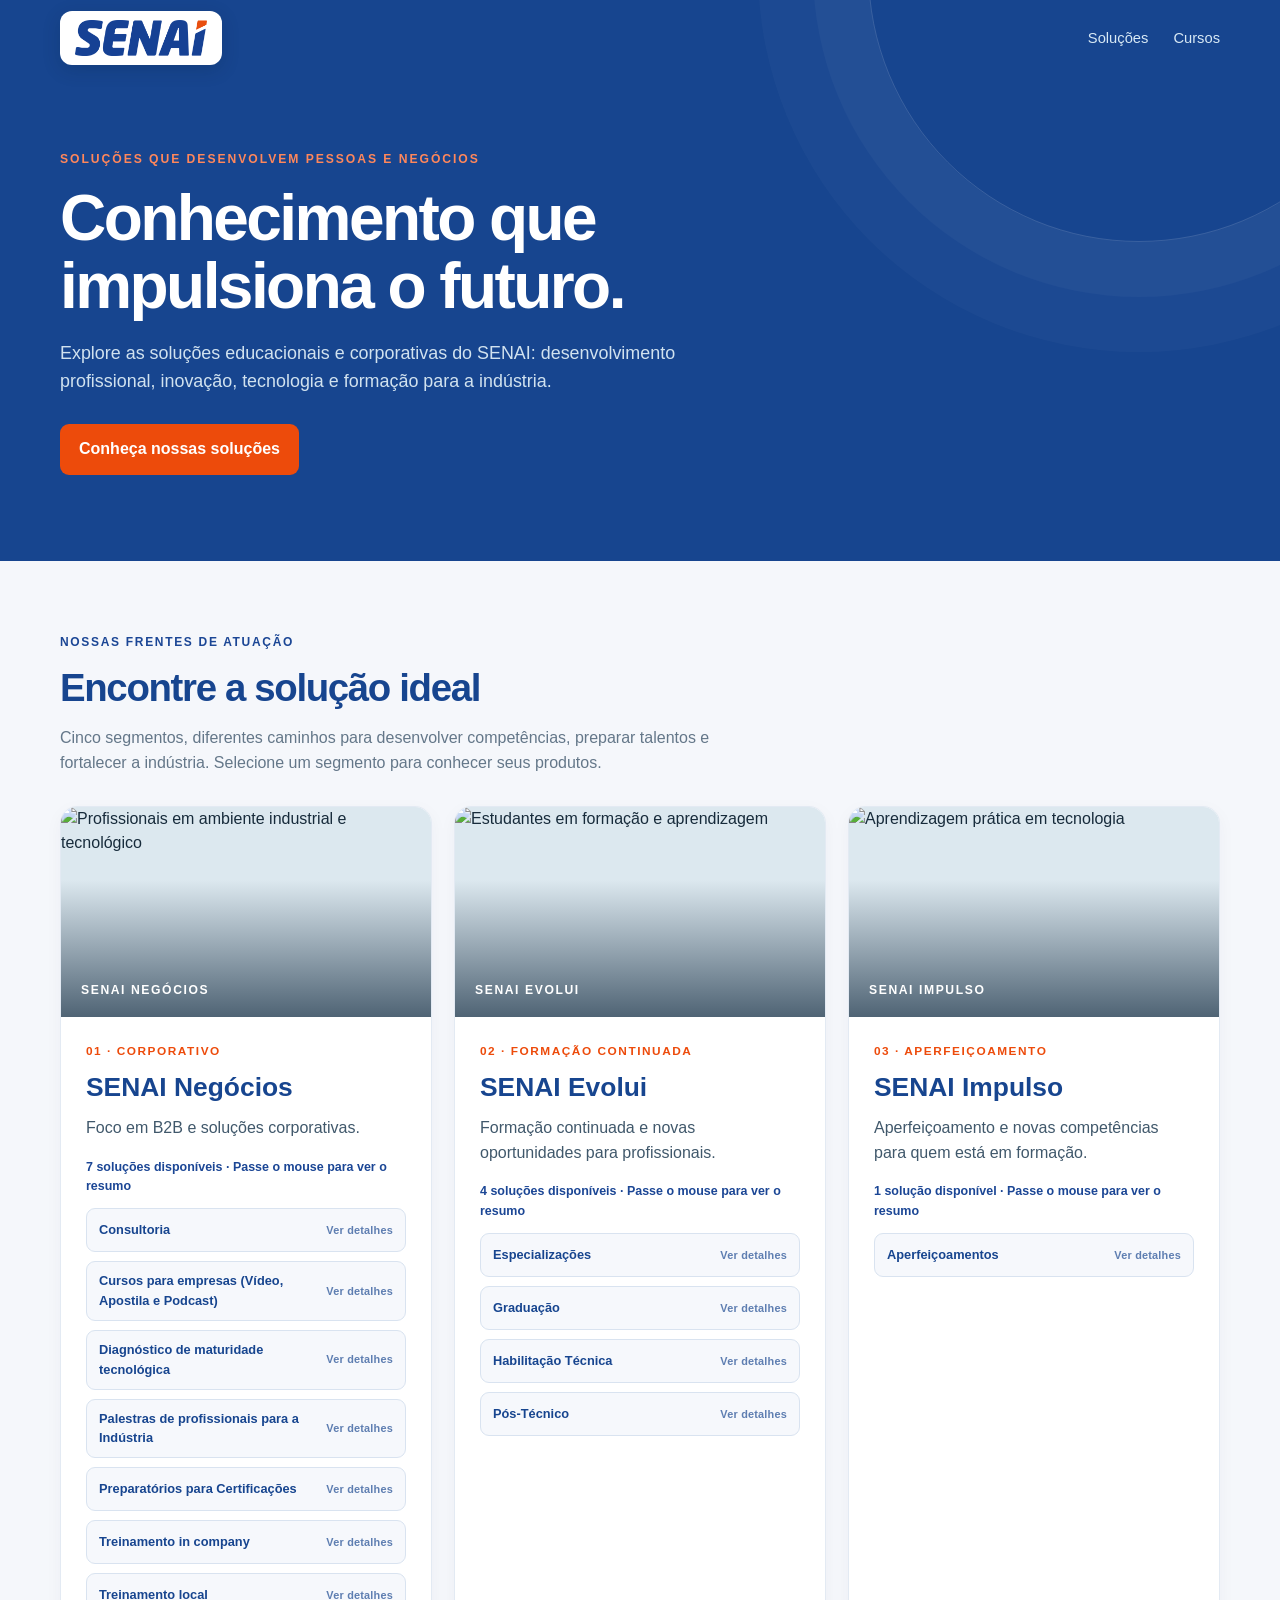
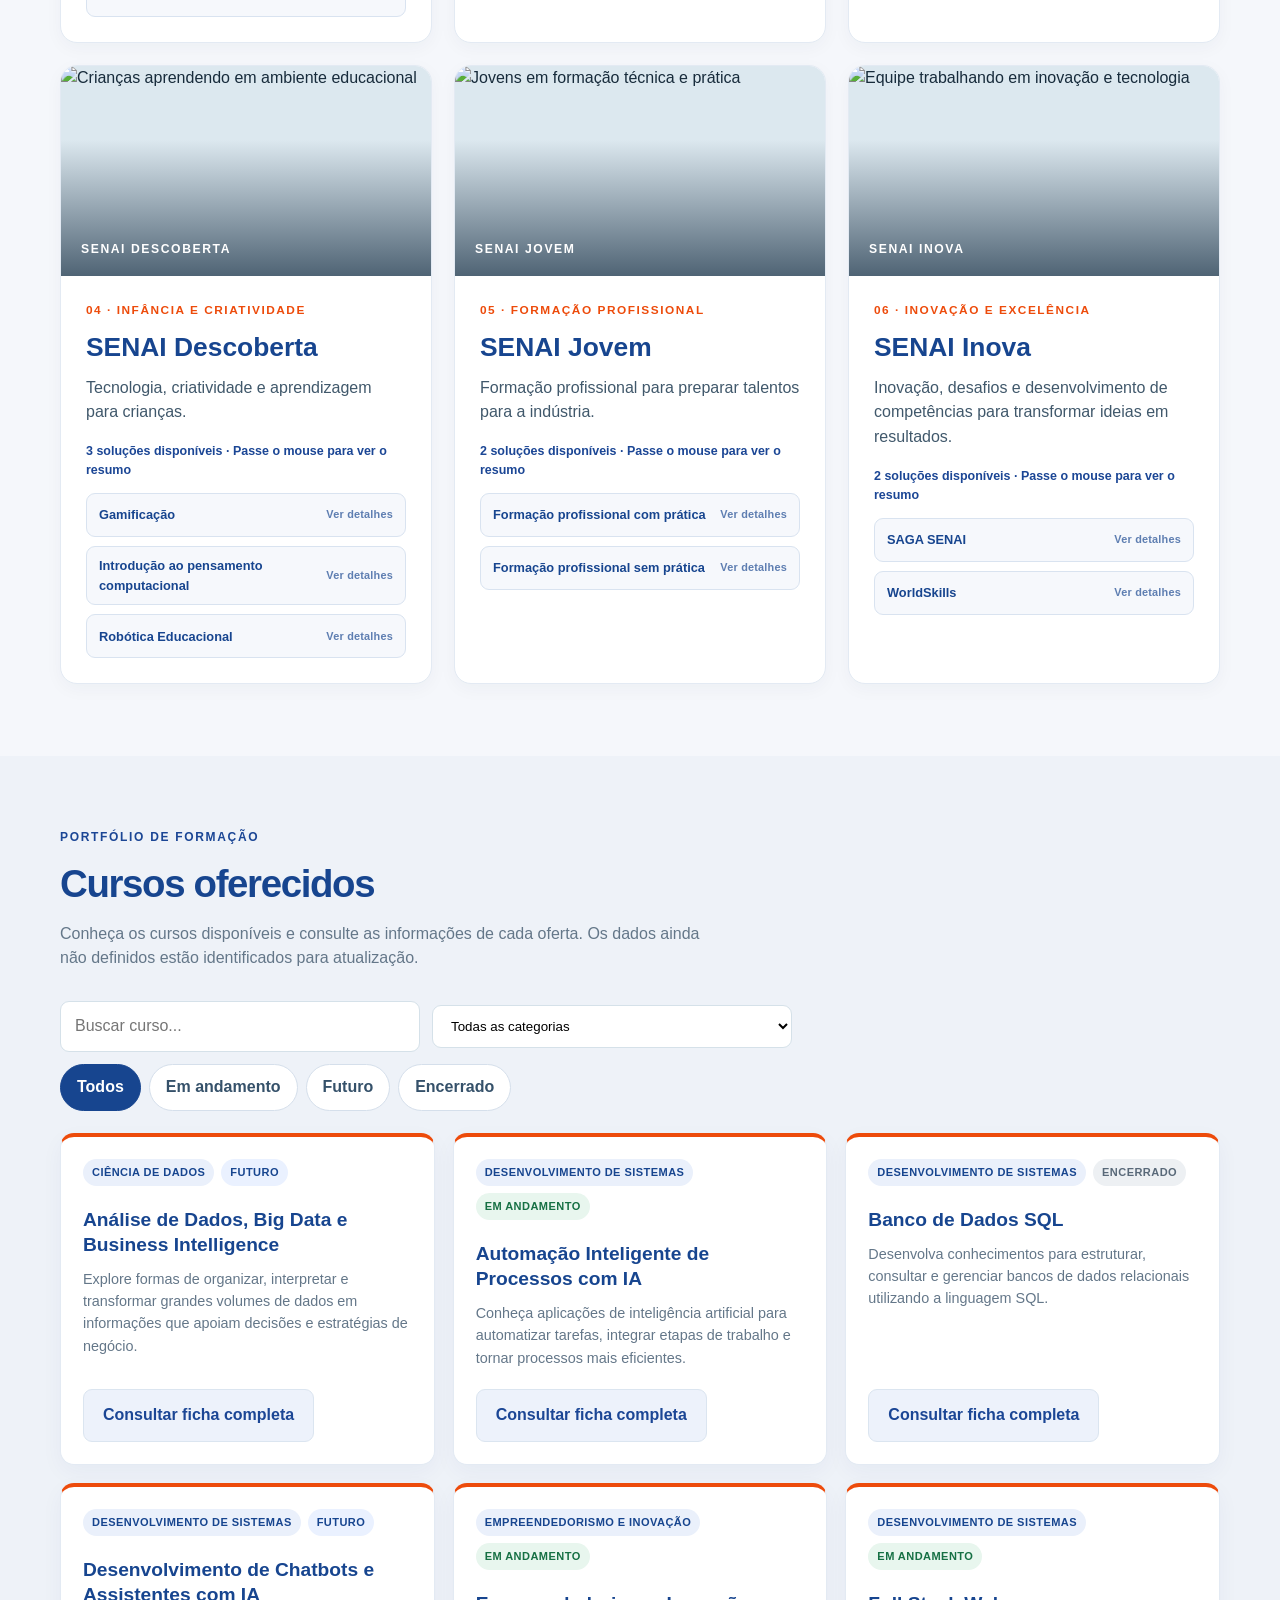
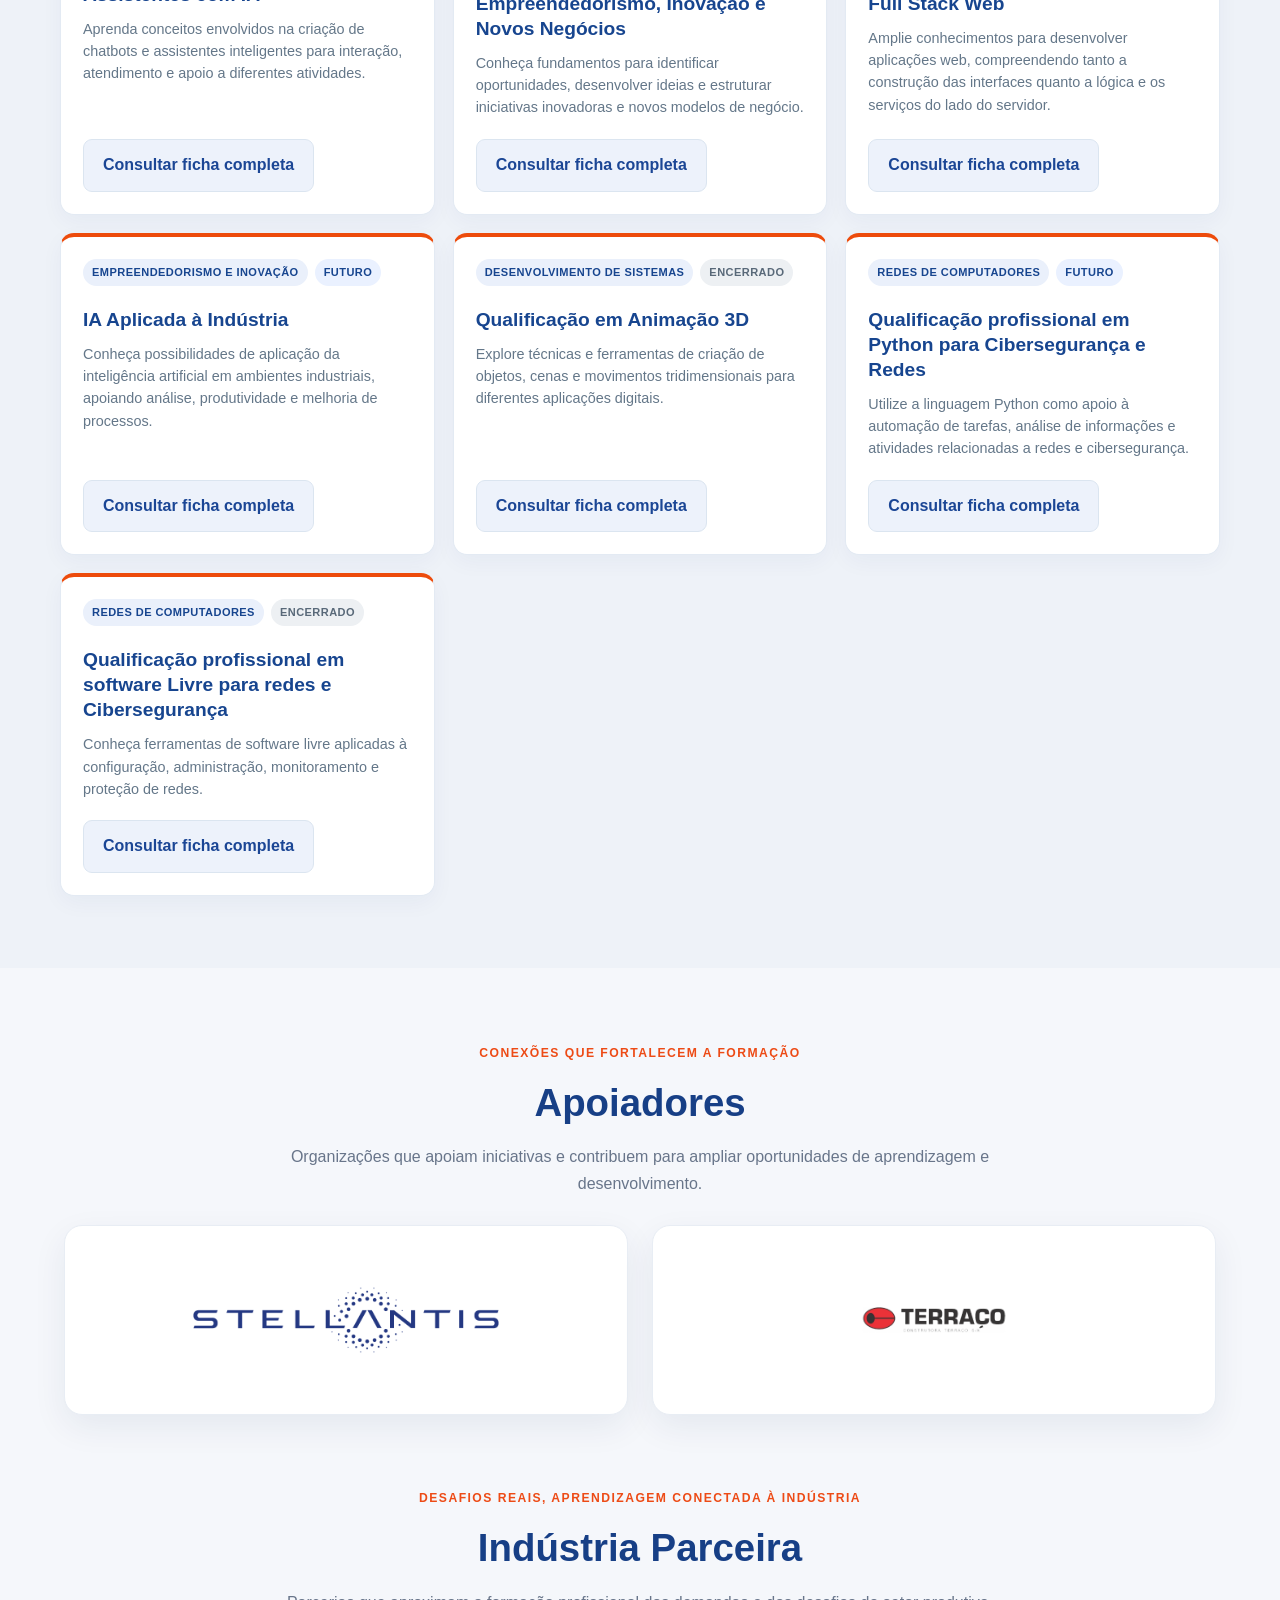
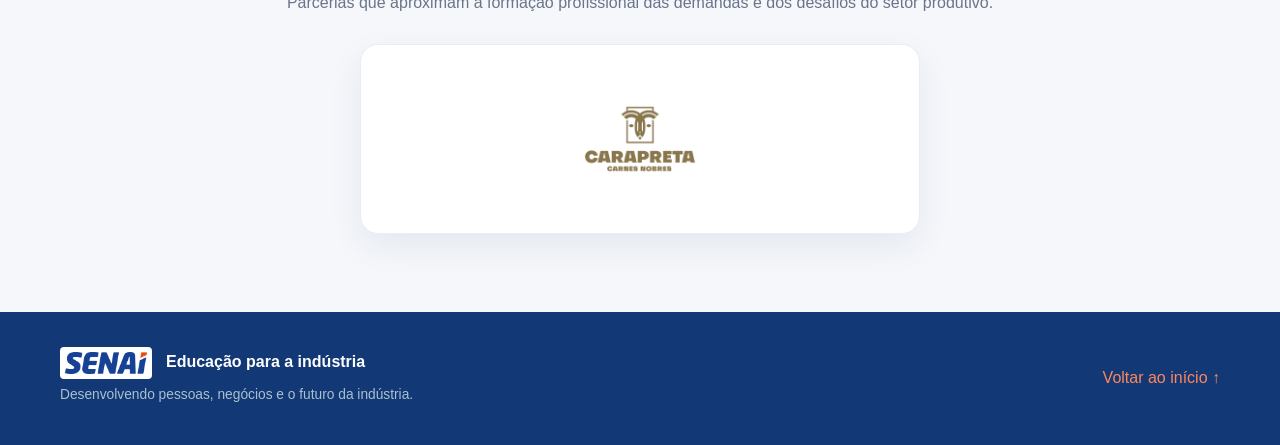
==== index.html @ 70148eae "Add files via upload" ====
<!DOCTYPE html>
<html lang="pt-BR">
<head>
<meta charset="UTF-8"><meta name="viewport" content="width=device-width, initial-scale=1.0">
<meta name="description" content="Catálogo de soluções educacionais e corporativas SENAI.">
<title>Catálogo de Soluções | SENAI</title>
<meta name="theme-color" content="#17458f">
<style>
:root{--navy:#17458f;--blue:#1b4695;--cyan:#ed4b0b;--orange:#ed4b0b;--ink:#172b3b;--muted:#647789;--line:#e3eaf3;--bg:#f5f7fb;--white:#fff;--shadow:0 16px 42px rgba(23,69,143,.13)}
*{box-sizing:border-box}html{scroll-behavior:smooth}body{margin:0;background:var(--bg);color:var(--ink);font-family:Inter,Segoe UI,Arial,sans-serif;line-height:1.55}button,input{font:inherit}.container{width:min(1160px,calc(100% - 40px));margin:auto}
header{background:var(--navy);color:#fff;position:relative;overflow:hidden}header:before{content:"";position:absolute;width:540px;height:540px;border:1px solid #ffffff26;border-radius:50%;right:-130px;top:-300px;box-shadow:0 0 0 55px #ffffff08,0 0 0 110px #ffffff06}.nav{height:76px;display:flex;align-items:center;justify-content:space-between;position:relative;z-index:1}.brand{display:flex;align-items:center;height:54px}.brand img{display:block;width:132px;max-height:42px;object-fit:contain;object-position:left center}.brand span{color:var(--orange)}.nav a{color:#d8e9f5;text-decoration:none;margin-left:25px;font-size:.92rem}.hero{padding:74px 0 86px;position:relative;z-index:1;max-width:760px}.eyebrow{color:#ff875b;text-transform:uppercase;font-size:.76rem;font-weight:800;letter-spacing:.16em}.hero h1{font-size:clamp(2.4rem,5vw,4.4rem);line-height:1.06;margin:16px 0 20px;letter-spacing:-.04em}.hero p{font-size:1.12rem;color:#d1e2ef;max-width:650px;margin:0 0 28px}.btn{display:inline-flex;align-items:center;justify-content:center;border:0;border-radius:9px;padding:13px 19px;background:var(--orange);color:#fff;font-weight:800;text-decoration:none;cursor:pointer;transition:.2s}.btn:hover{transform:translateY(-2px);filter:brightness(1.05)}.btn.secondary{background:#edf2fb;color:var(--blue)}
section{padding:72px 0}.section-head{display:flex;align-items:end;justify-content:space-between;gap:25px;margin-bottom:30px}.kicker{font-size:.75rem;text-transform:uppercase;letter-spacing:.14em;color:var(--blue);font-weight:850}.section-head h2{font-size:clamp(1.8rem,3vw,2.55rem);letter-spacing:-.035em;margin:7px 0 8px;color:var(--navy)}.section-head p{margin:0;color:var(--muted);max-width:650px}.program-grid{display:grid;grid-template-columns:repeat(2,1fr);gap:22px}.program-card{background:var(--white);border:1px solid var(--line);border-radius:17px;overflow:hidden;box-shadow:0 5px 18px #092b490a;transition:.25s;display:flex;flex-direction:column}.program-card:hover{transform:translateY(-5px);box-shadow:var(--shadow)}.program-card.featured{grid-column:span 2;display:grid;grid-template-columns:1fr 1fr}.program-image{height:210px;position:relative;overflow:hidden;background:#dce8ef}.featured .program-image{height:100%;min-height:300px}.program-image img{width:100%;height:100%;object-fit:cover;display:block;transition:transform .6s}.program-card:hover img{transform:scale(1.04)}.program-image:after{content:"";position:absolute;inset:35% 0 0;background:linear-gradient(transparent,#061f35a8)}.image-label{position:absolute;z-index:1;bottom:17px;left:20px;color:white;font-size:.76rem;font-weight:800;letter-spacing:.13em;text-transform:uppercase}.program-content{padding:25px;display:flex;flex-direction:column;align-items:flex-start}.program-content h3{font-size:1.55rem;color:var(--navy);margin:0 0 7px}.program-content .tagline{color:var(--muted);margin:0 0 17px}.product-count{font-size:.78rem;color:var(--blue);font-weight:800;margin-bottom:15px}.product-chips{display:flex;flex-wrap:wrap;gap:8px;margin-bottom:20px}.chip{background:#f0f3fa;border:1px solid #e1e7f2;color:#29485e;padding:7px 10px;border-radius:7px;font-size:.8rem}.program-content .btn{margin-top:auto}
.courses{background:#eef2f8}.course-tools{display:flex;gap:12px;align-items:center;margin-bottom:22px}.search{width:min(360px,100%);border:1px solid #d5e1e9;background:white;border-radius:9px;padding:12px 14px;outline:none}.search:focus{border-color:var(--orange);box-shadow:0 0 0 3px #ed4b0b1c}.course-grid{display:grid;grid-template-columns:repeat(3,1fr);gap:18px}.course-card{background:white;border:1px solid var(--line);border-radius:14px;padding:22px;display:flex;flex-direction:column;min-height:220px}.course-card .course-label{font-size:.72rem;color:var(--blue);font-weight:850;text-transform:uppercase;letter-spacing:.1em}.course-card h3{color:var(--navy);font-size:1.2rem;margin:10px 0}.course-card p{color:var(--muted);font-size:.9rem;margin:0 0 20px}.course-card button{align-self:flex-start;margin-top:auto}.empty{color:var(--muted);padding:20px;display:none}
footer{background:#123875;color:#d1e0ea;padding:35px 0}footer .foot{display:flex;justify-content:space-between;gap:20px;align-items:center}footer strong{color:white}.footer-brand{display:flex;align-items:center;gap:14px}.footer-brand img{width:92px;height:auto;object-fit:contain;background:#fff;border-radius:4px;padding:5px}footer p{margin:5px 0;font-size:.86rem;color:#a9c0d0}
.modal-backdrop{position:fixed;inset:0;background:#061827b8;display:none;align-items:center;justify-content:center;padding:20px;z-index:20}.modal-backdrop.open{display:flex}.modal{background:white;border-radius:16px;width:min(680px,100%);max-height:88vh;overflow:auto;box-shadow:0 25px 80px #0004}.modal-head{padding:23px 26px 16px;border-bottom:1px solid var(--line);display:flex;justify-content:space-between;gap:20px;align-items:start}.modal-head h3{margin:0;color:var(--navy);font-size:1.45rem}.close{border:0;background:#edf3f7;border-radius:50%;width:36px;height:36px;font-size:1.3rem;cursor:pointer;color:var(--navy)}.modal-body{padding:22px 26px 28px}.modal-body p{color:var(--muted);margin-top:0}.detail-list{display:grid;gap:15px}.detail{border-bottom:1px solid var(--line);padding-bottom:13px}.detail:last-child{border:0}.detail b{display:block;color:var(--blue);font-size:.76rem;text-transform:uppercase;letter-spacing:.08em;margin-bottom:4px}.detail span{color:var(--ink)}.course-details{display:grid;grid-template-columns:1fr 1fr;gap:13px}.course-details .detail{background:#f5f8fa;border:0;border-radius:9px;padding:12px}.course-details .detail.wide{grid-column:1/-1}
@media(max-width:760px){.nav a{margin-left:12px;font-size:.8rem}.hero{padding:55px 0 65px}.program-grid{grid-template-columns:1fr}.program-card.featured{grid-column:auto;display:flex}.featured .program-image{height:210px;min-height:0}.course-grid{grid-template-columns:1fr 1fr}.section-head{display:block}.section-head p{margin-top:8px}footer .foot{display:block}}
@media(max-width:500px){.brand img{width:112px}.footer-brand{flex-wrap:wrap}.container{width:min(100% - 28px,1160px)}.nav{height:64px}.nav a{margin-left:9px;font-size:.74rem}.brand{font-size:1rem}.hero h1{font-size:2.55rem}.program-content{padding:20px}.course-grid{grid-template-columns:1fr}.course-details{grid-template-columns:1fr}.course-details .detail.wide{grid-column:auto}.course-tools{display:block}.search{width:100%}}

/* Refinamentos de identidade, navegação e fichas */
.brand{background:#fff;border-radius:12px;padding:8px 15px;min-width:160px;box-shadow:0 5px 18px #061f3530}
.brand img{width:132px;max-height:42px;object-fit:contain}
.program-grid{display:grid;grid-template-columns:repeat(6,minmax(0,1fr));gap:22px;align-items:stretch}
.program-card{grid-column:span 2;min-width:0;height:100%}
.program-card:nth-child(4){grid-column:2/span 2}
.program-card:nth-child(4),.program-card:nth-child(5),.program-card:nth-child(6){grid-column:span 2}
.program-content{flex:1}
.product-chips{display:grid;grid-template-columns:1fr;gap:9px;width:100%}
.chip{position:relative;display:flex;align-items:center;justify-content:space-between;gap:12px;width:100%;text-align:left;min-height:44px;padding:10px 13px;overflow:visible}
.chip-name{display:block;min-width:0}
.chip-hint{font-size:.68rem;letter-spacing:.02em;opacity:.68;white-space:nowrap;flex:none}
.chip-summary{position:absolute;left:0;right:0;top:calc(100% + 7px);z-index:20;display:block;padding:13px 15px;border-radius:10px;background:#123875;color:#fff;font-size:.82rem;line-height:1.45;font-weight:500;box-shadow:0 12px 28px #071d3b35;opacity:0;visibility:hidden;transform:translateY(-5px);transition:.18s;pointer-events:none}
.chip-summary:before{content:"";position:absolute;left:20px;top:-6px;width:12px;height:12px;background:#123875;transform:rotate(45deg)}
.chip:hover,.chip:focus-visible{background:#17458f;color:#fff;border-color:#17458f;z-index:21}
.chip:hover .chip-summary,.chip:focus-visible .chip-summary{opacity:1;visibility:visible;transform:translateY(0)}
.program-card{overflow:visible}
.program-image{border-radius:16px 16px 0 0}
@media(max-width:900px){.program-grid{grid-template-columns:repeat(2,minmax(0,1fr))}.program-card{grid-column:auto!important;width:100%}}
@media(max-width:760px){.program-grid{grid-template-columns:1fr}.program-card,.program-card:nth-child(5){grid-column:auto!important;width:100%}.chip-summary{display:none}}

.program-card.featured{grid-column:span 1;display:flex}
.featured .program-image{height:210px;min-height:0}
.program-content{width:100%;gap:0}
.program-content .segment-number{font-size:.74rem;letter-spacing:.13em;text-transform:uppercase;font-weight:900;color:var(--orange);margin-bottom:7px}
.program-content h3{font-size:1.65rem;margin-bottom:8px}
.program-content .tagline{font-size:1rem;line-height:1.55;color:#40586b;margin-bottom:17px}
.product-chips{gap:9px;margin:0}
.chip{border:1px solid #d9e3f0;background:#f6f8fc;color:#17458f;padding:9px 12px;border-radius:9px;font-weight:750;cursor:pointer;transition:.18s}
.chip:hover{background:#17458f;color:white;border-color:#17458f;transform:translateY(-2px)}
.program-card .product-count{margin:0 0 12px}
.course-tools{flex-wrap:wrap;align-items:center}
.filter-group{display:flex;gap:8px;flex-wrap:wrap}
.filter-btn{border:1px solid #d5dfeb;background:#fff;color:#35516a;border-radius:999px;padding:10px 16px;font-weight:800;cursor:pointer}
.filter-btn.active,.filter-btn:hover{background:var(--navy);border-color:var(--navy);color:#fff}
.course-card{position:relative;overflow:hidden;border-top:4px solid var(--orange);box-shadow:0 7px 22px #1238750b;transition:.2s}
.course-card:hover{transform:translateY(-4px);box-shadow:0 15px 32px #12387518}
.course-tags{display:flex;gap:7px;flex-wrap:wrap;margin:0 0 12px}
.course-tag{font-size:.69rem;font-weight:850;letter-spacing:.04em;text-transform:uppercase;padding:5px 9px;border-radius:999px;background:#eaf0fb;color:#17458f}
.course-tag.status{background:#fff1e9;color:#bd430d}.course-tag.status[data-status="Em andamento"]{background:#e8f6ee;color:#167044}.course-tag.status[data-status="Futuro"]{background:#eaf1ff;color:#17458f}.course-tag.status[data-status="Encerrado"]{background:#edf0f3;color:#596979}
.course-card h3{line-height:1.3}
.course-card .btn{border:1px solid #dbe5f0}
.modal{width:min(900px,100%);border-radius:20px}
.modal-head{padding:26px 30px 22px;background:linear-gradient(115deg,#17458f,#2361ad);color:white;border:0;position:sticky;top:0;z-index:2}
.modal-head .kicker{color:#ffb18d}
.modal-head h3{color:white;font-size:clamp(1.35rem,3vw,2rem);line-height:1.2;margin-top:7px}
.modal-head .close{background:#ffffff24;color:white;border:1px solid #ffffff40}
.modal-body{padding:26px 30px 32px}
.product-intro{background:#f1f5fb;border-left:4px solid var(--orange);padding:17px 19px;border-radius:0 12px 12px 0;margin-bottom:20px;color:#35516a}
.product-intro strong{display:block;color:var(--navy);font-size:1.05rem;margin-bottom:4px}
.course-banner{padding:19px 21px;border-radius:14px;background:linear-gradient(120deg,#17458f,#2361ad);color:white;margin-bottom:20px}
.course-banner small{display:block;color:#ffd0b8;text-transform:uppercase;letter-spacing:.12em;font-weight:850;margin-bottom:5px}
.course-banner strong{font-size:1.25rem;line-height:1.25}
.course-section-title{grid-column:1/-1;margin:13px 0 0;padding:10px 0 7px;border-bottom:2px solid #e7edf5;color:var(--navy);font-size:.9rem;text-transform:uppercase;letter-spacing:.09em;font-weight:900}
.course-details{gap:10px}
.course-details .detail{background:#f5f8fc;border:1px solid #e8eef6;border-radius:11px;padding:13px 15px;min-height:78px}
.course-details .detail b{color:#17458f;font-size:.7rem}
.course-details .detail span{font-size:.92rem;line-height:1.45}
.course-details .detail.wide{grid-column:1/-1}
.modal-note{font-size:.82rem;color:#718295;margin:16px 0 0}
@media(max-width:760px){.program-grid{grid-template-columns:1fr}.program-card.featured{grid-column:auto}.course-tools{display:flex}.filter-group{width:100%}.filter-btn{flex:1}.modal-head,.modal-body{padding-left:19px;padding-right:19px}}
@media(max-width:500px){.brand{min-width:125px;padding:6px 10px}.brand img{width:108px}.program-content{padding:20px}.course-tools{display:flex}.filter-btn{padding:9px 10px;font-size:.8rem}}

</style>
</head>
<body>
<header id="inicio"><div class="container"><nav class="nav"><div class="brand"><img src="[data-uri]" alt="Logotipo oficial SENAI"></div><div><a href="#solucoes">Soluções</a><a href="#cursos">Cursos</a></div></nav><div class="hero"><div class="eyebrow">Soluções que desenvolvem pessoas e negócios</div><h1>Conhecimento que impulsiona o futuro.</h1><p>Explore as soluções educacionais e corporativas do SENAI: desenvolvimento profissional, inovação, tecnologia e formação para a indústria.</p><a class="btn" href="#solucoes">Conheça nossas soluções</a></div></div></header>
<main>
<section id="solucoes"><div class="container"><div class="section-head"><div><div class="kicker">Nossas frentes de atuação</div><h2>Encontre a solução ideal</h2><p>Cinco segmentos, diferentes caminhos para desenvolver competências, preparar talentos e fortalecer a indústria. Selecione um segmento para conhecer seus produtos.</p></div></div>
<div class="program-grid" id="programGrid"></div></div></section>
<section class="courses" id="cursos"><div class="container"><div class="section-head"><div><div class="kicker">Portfólio de formação</div><h2>Cursos oferecidos</h2><p>Conheça os cursos disponíveis e consulte as informações de cada oferta. Os dados ainda não definidos estão identificados para atualização.</p></div></div><div class="course-tools"><input class="search" id="courseSearch" type="search" placeholder="Buscar curso..." aria-label="Buscar curso"><select class="search" id="courseCategory" aria-label="Filtrar cursos por categoria"><option value="Todas">Todas as categorias</option><option>Ciência de Dados</option><option>Escritório</option><option>Empreendedorismo e Inovação</option><option>Desenvolvimento de Sistemas</option><option>Redes de Computadores</option></select><div class="filter-group" role="group" aria-label="Filtrar cursos por status"><button class="filter-btn active" data-filter="Todos" onclick="setCourseFilter('Todos',this)">Todos</button><button class="filter-btn" data-filter="Em andamento" onclick="setCourseFilter('Em andamento',this)">Em andamento</button><button class="filter-btn" data-filter="Futuro" onclick="setCourseFilter('Futuro',this)">Futuro</button><button class="filter-btn" data-filter="Encerrado" onclick="setCourseFilter('Encerrado',this)">Encerrado</button></div></div><div class="course-grid" id="courseGrid"></div><div class="empty" id="emptyCourses">Nenhum curso encontrado.</div></div></section>
</main>

<style>
.partners-section{max-width:1200px;margin:72px auto 0;padding:0 24px 54px}
.partners-section .section-heading{text-align:center;max-width:760px;margin:0 auto 28px}
.partners-section .section-heading .eyebrow{display:inline-block;color:#ed4b16;font-size:.76rem;font-weight:800;letter-spacing:.12em;text-transform:uppercase;margin-bottom:10px}
.partners-section .section-heading h2{margin:0;color:#173f86;font-size:clamp(1.8rem,3vw,2.5rem);font-weight:850}
.partners-section .section-heading p{color:#68758a;line-height:1.65;margin:12px auto 0}
.partners-grid{display:grid;gap:24px;align-items:stretch}
.supporters-grid{grid-template-columns:repeat(2,minmax(0,1fr))}
.industry-grid{grid-template-columns:minmax(260px,560px);justify-content:center}
.partner-logo-card{min-height:190px;background:#fff;border:1px solid #e8edf4;border-radius:18px;padding:28px;display:flex;align-items:center;justify-content:center;box-shadow:0 12px 34px rgba(20,48,88,.07)}
.partner-logo-card img{display:block;max-width:100%;max-height:130px;width:auto;height:auto;object-fit:contain}
.industry-section{margin-top:16px;padding-bottom:78px}
@media(max-width:640px){.partners-section{margin-top:48px;padding-left:18px;padding-right:18px}.supporters-grid{grid-template-columns:1fr}.partner-logo-card{min-height:150px}.partner-logo-card img{max-height:110px}}
</style>

<section class="partners-section" id="apoiadores">
  <div class="section-heading">
    <span class="eyebrow">Conexões que fortalecem a formação</span>
    <h2>Apoiadores</h2>
    <p>Organizações que apoiam iniciativas e contribuem para ampliar oportunidades de aprendizagem e desenvolvimento.</p>
  </div>
  <div class="partners-grid supporters-grid">
    <div class="partner-logo-card"><img src="[data-uri]" alt="Logo Stellantis"></div>
    <div class="partner-logo-card"><img src="[data-uri]" alt="Logo Terraço — Construtora Terraço S/A"></div>
  </div>
</section>
<section class="partners-section industry-section" id="industria-parceira">
  <div class="section-heading">
    <span class="eyebrow">Desafios reais, aprendizagem conectada à indústria</span>
    <h2>Indústria Parceira</h2>
    <p>Parcerias que aproximam a formação profissional das demandas e dos desafios do setor produtivo.</p>
  </div>
  <div class="partners-grid industry-grid">
    <div class="partner-logo-card"><img src="[data-uri]" alt="Logo Carapreta"></div>
  </div>
</section>

<footer><div class="container foot"><div><strong class="footer-brand"><img src="[data-uri]" alt="Logotipo oficial SENAI"> Educação para a indústria</strong><p>Desenvolvendo pessoas, negócios e o futuro da indústria.</p></div><a href="#inicio" style="color:#ff875b;text-decoration:none">Voltar ao início ↑</a></div></footer>
<div class="modal-backdrop" id="productModal" role="dialog" aria-modal="true" aria-labelledby="modalTitle" onclick="backdropClose(event,'productModal')"><div class="modal"><div class="modal-head"><div><div class="kicker" id="modalCategory"></div><h3 id="modalTitle"></h3></div><button class="close" aria-label="Fechar" onclick="closeModal('productModal')">×</button></div><div class="modal-body"><div class="course-banner"><small>Detalhes do produto ou solução</small><strong id="productModalProduct"></strong><p id="modalDescription"></p></div><div class="course-details" id="productDetails"></div><p class="modal-note">As informações específicas de oferta, como início, período, calendário, carga horária e preço, devem ser confirmadas para cada disponibilização. Os campos ainda não informados aparecem como “A definir”.</p></div></div></div>
<div class="modal-backdrop" id="courseModal" role="dialog" aria-modal="true" aria-labelledby="courseTitle" onclick="backdropClose(event,'courseModal')"><div class="modal"><div class="modal-head"><div><div class="kicker">Portfólio de formação · Ficha completa</div><h3 id="courseTitle">Curso</h3></div><button class="close" aria-label="Fechar" onclick="closeModal('courseModal')">×</button></div><div class="modal-body"><div class="course-banner"><small>Conheça esta formação</small><strong id="courseBannerTitle">Curso</strong></div><div class="course-details" id="courseDetails"></div><p class="modal-note">Os campos identificados como “A definir” aguardam confirmação das informações oficiais da oferta. Os status exibidos são classificações iniciais de organização e devem ser validados conforme o calendário real de cada turma.</p></div></div></div>
<script>
const programs={
negocios:{name:'SENAI Negócios',number:'01 · Corporativo',tagline:'Foco em B2B e soluções corporativas.',image:'https://images.unsplash.com/photo-1581091226825-a6a2a5aee158?auto=format&fit=crop&w=1100&q=85',alt:'Profissionais em ambiente industrial e tecnológico',products:[
['Treinamento in company','Capacitação desenvolvida nas instalações da empresa, considerando seu contexto operacional, seus objetivos e as competências que precisam ser fortalecidas.','Escopo, conteúdo, carga horária e condições definidos em conjunto com a empresa.','Empresas que desejam capacitar equipes no próprio ambiente de trabalho.'],
['Treinamento local','Capacitação realizada em unidade ou espaço definido pelo SENAI, com ambiente e recursos adequados à proposta formativa.','Requisitos de ingresso e disponibilidade definidos conforme a formação.','Empresas, equipes e profissionais que buscam desenvolvimento técnico.'],
['Cursos para empresas (Vídeo, Apostila e Podcast)','Conteúdos de aprendizagem organizados em diferentes formatos — vídeo, apostila e podcast — para apoiar ações de capacitação e disseminação do conhecimento.','Formato, conteúdo e acesso definidos conforme a solução contratada.','Empresas que buscam alternativas flexíveis para capacitar e atualizar seus profissionais.'],
['Preparatórios para Certificações','Preparação direcionada ao desenvolvimento dos conhecimentos e competências relacionados a certificações profissionais e tecnológicas.','Requisitos variam de acordo com a certificação e a trilha preparatória.','Profissionais e equipes que desejam se preparar para processos de certificação.'],
['Palestras de profissionais para a Indústria','Encontros com profissionais e especialistas para compartilhar experiências, conhecimentos aplicados, tendências e temas relevantes para a indústria.','Tema, público, formato e duração alinhados à necessidade da organização.','Empresas, lideranças, equipes técnicas e profissionais da indústria.'],
['Diagnóstico de maturidade tecnológica','Análise estruturada do cenário tecnológico da organização para compreender seu estágio atual e identificar oportunidades de evolução.','Disponibilização de informações e participação dos responsáveis pelas áreas envolvidas, conforme escopo.','Empresas que desejam compreender sua maturidade tecnológica e orientar prioridades de desenvolvimento.'],
['Consultoria','Atuação especializada para compreender desafios, avaliar cenários e apoiar a construção de caminhos de melhoria, inovação e desenvolvimento tecnológico.','Escopo, objetivos e condições definidos conforme a demanda da empresa.','Organizações que buscam apoio especializado para enfrentar desafios e desenvolver soluções.']]},
evolui:{name:'SENAI Evolui',number:'02 · Formação continuada',tagline:'Formação continuada e novas oportunidades para profissionais.',image:'https://images.unsplash.com/photo-1523240795612-9a054b0db644?auto=format&fit=crop&w=900&q=85',alt:'Estudantes em formação e aprendizagem',products:[
['Pós-Técnico','Formação de continuidade que amplia e aprofunda conhecimentos construídos na educação profissional técnica, favorecendo novos caminhos de atuação.','Formação técnica prévia e demais critérios definidos para cada oferta.','Técnicos que desejam aprofundar conhecimentos e ampliar possibilidades profissionais.'],
['Especializações','Percursos formativos voltados ao aprofundamento de conhecimentos em áreas específicas, acompanhando transformações tecnológicas e demandas do mundo do trabalho.','Requisitos de escolaridade e experiência definidos conforme a especialização.','Profissionais que buscam atualização, aprofundamento e diferenciação profissional.'],
['Graduação','Formação de nível superior que integra fundamentos, conhecimentos tecnológicos e competências para atuação em contextos profissionais.','Requisitos de ingresso e processo seletivo conforme a oferta.','Pessoas que desejam iniciar ou dar continuidade à formação em nível superior.'],['Habilitação Técnica','Formação técnica estruturada para desenvolver competências profissionais e preparar o estudante para atuar em uma área tecnológica.','Requisitos de ingresso e documentação conforme o curso técnico e as regras da oferta.','Pessoas interessadas em obter formação técnica para ingressar ou se desenvolver no setor industrial.']]},
impulso:{name:'SENAI Impulso',number:'03 · Aperfeiçoamento',tagline:'Aperfeiçoamento e novas competências para quem está em formação.',image:'https://images.unsplash.com/photo-1581092921461-eab62e97a780?auto=format&fit=crop&w=900&q=85',alt:'Aprendizagem prática em tecnologia',products:[
['Aperfeiçoamentos','Oportunidades de atualização e desenvolvimento de competências específicas, complementando a formação e fortalecendo a preparação para desafios técnicos e profissionais.','Critérios de participação definidos conforme o aperfeiçoamento ofertado.','Alunos em formação e pessoas que desejam ampliar ou atualizar competências.']]},
descoberta:{name:'SENAI Descoberta',number:'04 · Infância e criatividade',tagline:'Tecnologia, criatividade e aprendizagem para crianças.',image:'https://images.unsplash.com/photo-1509062522246-3755977927d7?auto=format&fit=crop&w=900&q=85',alt:'Crianças aprendendo em ambiente educacional',products:[
['Gamificação','Experiências educativas que utilizam desafios, regras, metas e dinâmicas inspiradas em jogos para tornar a aprendizagem mais envolvente e participativa.','Atividades e recursos definidos conforme faixa etária e proposta educativa.','Crianças e público infantojuvenil.'],
['Introdução ao pensamento computacional','Atividades que estimulam o raciocínio lógico, a organização de ideias, a identificação de padrões e a decomposição de problemas para criar soluções.','Não há pré-requisitos gerais definidos; adequação conforme faixa etária e atividade.','Crianças e público infantojuvenil em fase de descoberta tecnológica.'],
['Robótica Educacional','Vivências de aprendizagem que aproximam crianças da tecnologia por meio da construção, experimentação e programação de soluções robóticas.','Recursos e conhecimentos prévios definidos conforme a atividade e a faixa etária.','Crianças e público infantojuvenil interessados em tecnologia e criação.']]},
jovem:{name:'SENAI Jovem',number:'05 · Formação profissional',tagline:'Formação profissional para preparar talentos para a indústria.',image:'https://images.unsplash.com/photo-1581092160562-40aa08e78837?auto=format&fit=crop&w=900&q=85',alt:'Jovens em formação técnica e prática',products:[
['Formação profissional com prática','Formação que combina conhecimentos técnicos e atividades práticas, aproximando o processo de aprendizagem de situações e desafios do contexto profissional.','Condições de ingresso e atividades práticas definidas conforme a formação.','Jovens que buscam preparação profissional com vivências práticas.'],
['Formação profissional sem prática','Formação com foco em conhecimentos, conceitos e fundamentos profissionais, organizada sem atividades práticas previstas na oferta.','Condições de ingresso definidas conforme a formação.','Jovens que desejam desenvolver conhecimentos e se preparar para o mundo do trabalho.']]},
inova:{name:'SENAI Inova',number:'06 · Inovação e excelência',tagline:'Inovação, desafios e desenvolvimento de competências para transformar ideias em resultados.',image:'https://images.unsplash.com/photo-1581092580497-e0d23cbdf1dc?auto=format&fit=crop&w=1100&q=85',alt:'Equipe trabalhando em inovação e tecnologia',products:[
['SAGA SENAI','Experiência de inovação e desenvolvimento de soluções, conectando desafios, criatividade e aplicação de conhecimentos em contextos ligados à indústria.','Orientações, etapas e critérios de participação conforme a edição e a proposta vigente.','Estudantes e equipes interessadas em inovação, tecnologia e resolução de desafios.'],
['WorldSkills','Iniciativa de valorização da excelência em competências profissionais, com foco no desenvolvimento técnico e na demonstração de habilidades em padrões de referência.','Critérios de seleção, preparação e participação conforme a ocupação e as regras da competição.','Estudantes, competidores e profissionais envolvidos no desenvolvimento de competências técnicas.']] }
};
function renderPrograms(){const grid=document.getElementById('programGrid');grid.innerHTML=Object.entries(programs).map(([key,p])=>`<article class="program-card"><div class="program-image"><img src="${p.image}" alt="${p.alt}" loading="lazy"><span class="image-label">${p.name}</span></div><div class="program-content"><div class="segment-number">${p.number}</div><h3>${p.name}</h3><p class="tagline">${p.tagline}</p><div class="product-count">${p.products.length} ${p.products.length===1?'solução disponível':'soluções disponíveis'} · Passe o mouse para ver o resumo</div><div class="product-chips">${p.products.map((x)=>({x,originalIndex:p.products.indexOf(x)})).sort((a,b)=>a.x[0].localeCompare(b.x[0],'pt-BR')).map(({x,originalIndex})=>`<button class="chip" aria-label="${x[0]} — ver detalhes" onclick="showProductDetail('${key}',${originalIndex})"><span class="chip-name">${x[0]}</span><span class="chip-hint">Ver detalhes</span><span class="chip-summary">${x[1]}</span></button>`).join('')}</div></div></article>`).join('')}
function showProductDetail(key,i){
 const p=programs[key],x=p.products[i];
 document.getElementById('modalCategory').textContent=p.number+' · '+p.name;
 document.getElementById('modalTitle').textContent='Ficha completa';
 document.getElementById('productModalProduct').textContent=x[0];
 document.getElementById('modalDescription').textContent=x[1];
 const fields=[
  ['Nome comercial',x[0]],
  ['Categorias',p.name],
  ['Chamada de impacto','A definir'],
  ['Necessidade atendida','A definir'],
  ['Benefícios','A definir'],
  ['Metodologia','A definir'],
  ['Modalidade','A definir'],
  ['Como você pode atuar?','A definir'],
  ['Área Tecnologia','A definir'],
  ['Carga Horária','A definir'],
  ['Grade Curricular','A definir'],
  ['Público-alvo',x[3]],
  ['Período','A definir'],
  ['Início','A definir'],
  ['Calendário das aulas','A definir'],
  ['Requisitos',x[2]],
  ['Descrição',x[1]],
  ['Preço','A definir'],
  ['Imagem','Imagem ilustrativa do segmento'],
  ['Certificação','A definir'],
  ['Status','A definir']
 ];
 const groups=[
  ['Identificação e proposta',[0,1,2,3,4]],
  ['Metodologia e formato',[5,6,8,9,10]],
  ['Público e trajetória profissional',[7,11,15,16]],
  ['Informações da oferta',[12,13,14,17,18,19,20]]
 ];
 let content='';
 groups.forEach(([heading,indices])=>{
  content+=`<div class="course-section-title">${heading}</div>`;
  indices.forEach(idx=>{
   const [label,value]=fields[idx];
   content+=`<div class="detail ${[2,3,4,5,7,10,16].includes(idx)?'wide':''}"><b>${label}</b><span>${value}</span></div>`;
  });
 });
 document.getElementById('productDetails').innerHTML=content;
 openModal('productModal');
}
const courses=['Análise de Dados, Big Data e Business Intelligence','Automação Inteligente de Processos com IA','Banco de Dados SQL','Desenvolvimento de Chatbots e Assistentes com IA','Empreendedorismo, Inovação e Novos Negócios','Full Stack Web','IA Aplicada à Indústria','Qualificação em Animação 3D','Qualificação profissional em Python para Cibersegurança e Redes','Qualificação profissional em software Livre para redes e Cibersegurança'];
const courseSummaries={
'Análise de Dados, Big Data e Business Intelligence':'Explore formas de organizar, interpretar e transformar grandes volumes de dados em informações que apoiam decisões e estratégias de negócio.',
'Automação Inteligente de Processos com IA':'Conheça aplicações de inteligência artificial para automatizar tarefas, integrar etapas de trabalho e tornar processos mais eficientes.',
'Banco de Dados SQL':'Desenvolva conhecimentos para estruturar, consultar e gerenciar bancos de dados relacionais utilizando a linguagem SQL.',
'Desenvolvimento de Chatbots e Assistentes com IA':'Aprenda conceitos envolvidos na criação de chatbots e assistentes inteligentes para interação, atendimento e apoio a diferentes atividades.',
'Empreendedorismo, Inovação e Novos Negócios':'Conheça fundamentos para identificar oportunidades, desenvolver ideias e estruturar iniciativas inovadoras e novos modelos de negócio.',
'Full Stack Web':'Amplie conhecimentos para desenvolver aplicações web, compreendendo tanto a construção das interfaces quanto a lógica e os serviços do lado do servidor.',
'IA Aplicada à Indústria':'Conheça possibilidades de aplicação da inteligência artificial em ambientes industriais, apoiando análise, produtividade e melhoria de processos.',
'Qualificação em Animação 3D':'Explore técnicas e ferramentas de criação de objetos, cenas e movimentos tridimensionais para diferentes aplicações digitais.',
'Qualificação profissional em Python para Cibersegurança e Redes':'Utilize a linguagem Python como apoio à automação de tarefas, análise de informações e atividades relacionadas a redes e cibersegurança.',
'Qualificação profissional em software Livre para redes e Cibersegurança':'Conheça ferramentas de software livre aplicadas à configuração, administração, monitoramento e proteção de redes.'
};
// Status demonstrativos para organização inicial do catálogo; confirmar com a oferta antes da publicação.
const courseStatuses={
'Análise de Dados, Big Data e Business Intelligence':'Futuro',
'Automação Inteligente de Processos com IA':'Em andamento',
'Banco de Dados SQL':'Encerrado',
'Desenvolvimento de Chatbots e Assistentes com IA':'Futuro',
'Empreendedorismo, Inovação e Novos Negócios':'Em andamento',
'Full Stack Web':'Em andamento',
'IA Aplicada à Indústria':'Futuro',
'Qualificação em Animação 3D':'Encerrado',
'Qualificação profissional em Python para Cibersegurança e Redes':'Futuro',
'Qualificação profissional em software Livre para redes e Cibersegurança':'Encerrado'
};
const courseCategories={
'Análise de Dados, Big Data e Business Intelligence':'Ciência de Dados',
'Automação Inteligente de Processos com IA':'Desenvolvimento de Sistemas',
'Banco de Dados SQL':'Desenvolvimento de Sistemas',
'Desenvolvimento de Chatbots e Assistentes com IA':'Desenvolvimento de Sistemas',
'Empreendedorismo, Inovação e Novos Negócios':'Empreendedorismo e Inovação',
'Full Stack Web':'Desenvolvimento de Sistemas',
'IA Aplicada à Indústria':'Empreendedorismo e Inovação',
'Qualificação em Animação 3D':'Desenvolvimento de Sistemas',
'Qualificação profissional em Python para Cibersegurança e Redes':'Redes de Computadores',
'Qualificação profissional em software Livre para redes e Cibersegurança':'Redes de Computadores'
};
const courseFieldNames=['Nome comercial','Categorias','Chamada de impacto','Necessidade atendida','Benefícios','Metodologia','Modalidade','Como você pode atuar?','Área Tecnologia','Carga Horária','Grade Curricular','Público-alvo','Período','Calendário das aulas','Descrição','Preço','Imagem','Certificação','Status'];
const courseSections=[['Identificação e posicionamento',[0,1,2,3,4]],['Experiência de aprendizagem',[5,6,9,10]],['Aplicação profissional',[7,8,11,14]],['Informações da oferta',[12,13,15,16,17,18]]];
let activeCourseFilter='Todos';
function renderCourses(){const grid=document.getElementById('courseGrid');grid.innerHTML=courses.map((name,i)=>({name,i})).sort((a,b)=>a.name.localeCompare(b.name,'pt-BR')).map(({name,i})=>{const status=courseStatuses[name],category=courseCategories[name];return `<article class="course-card" data-search="${name.toLocaleLowerCase('pt-BR')}" data-status="${status}" data-category="${category}"><div class="course-tags"><span class="course-tag">${category}</span><span class="course-tag status" data-status="${status}">${status}</span></div><h3>${name}</h3><p>${courseSummaries[name]}</p><button class="btn secondary" onclick="showCourse(${i})">Consultar ficha completa</button></article>`}).join('');filterCourses()}
function setCourseFilter(filter,button){activeCourseFilter=filter;document.querySelectorAll('.filter-btn').forEach(b=>b.classList.toggle('active',b===button));filterCourses()}
function filterCourses(){const q=(document.getElementById('courseSearch')?.value||'').toLocaleLowerCase('pt-BR');const category=document.getElementById('courseCategory')?.value||'Todas';let visible=0;document.querySelectorAll('.course-card').forEach(card=>{const matchesText=card.dataset.search.includes(q);const matchesStatus=activeCourseFilter==='Todos'||card.dataset.status===activeCourseFilter;const matchesCategory=category==='Todas'||card.dataset.category===category;const show=matchesText&&matchesStatus&&matchesCategory;card.style.display=show?'flex':'none';if(show)visible++});document.getElementById('emptyCourses').style.display=visible?'none':'block';document.getElementById('emptyCourses').textContent='Nenhum curso encontrado com os filtros selecionados.'}
function showCourse(index){const name=courses[index];document.getElementById('courseTitle').textContent=name;document.getElementById('courseBannerTitle').textContent=name;const values=[name,courseCategories[name],'A definir','A definir','A definir','A definir','A definir','A definir','A definir','A definir','A definir','A definir','A definir','A definir',courseSummaries[name],'A definir','A definir','A definir',courseStatuses[name]];let html='';courseSections.forEach(([title,indices])=>{html+=`<div class="course-section-title">${title}</div>`;indices.forEach(i=>{html+=`<div class="detail ${[2,3,4,5,7,10,14].includes(i)?'wide':''}"><b>${courseFieldNames[i]}</b><span>${values[i]}</span></div>`})});document.getElementById('courseDetails').innerHTML=html;openModal('courseModal')}
function openModal(id){document.getElementById(id).classList.add('open');document.body.style.overflow='hidden'}function closeModal(id){document.getElementById(id).classList.remove('open');if(!document.querySelector('.modal-backdrop.open'))document.body.style.overflow=''}function backdropClose(e,id){if(e.target.id===id)closeModal(id)}document.addEventListener('keydown',e=>{if(e.key==='Escape')document.querySelectorAll('.modal-backdrop.open').forEach(m=>closeModal(m.id))});
renderPrograms();renderCourses();document.getElementById('courseSearch').addEventListener('input',filterCourses);document.getElementById('courseCategory').addEventListener('change',filterCourses);
</script>
</body></html>
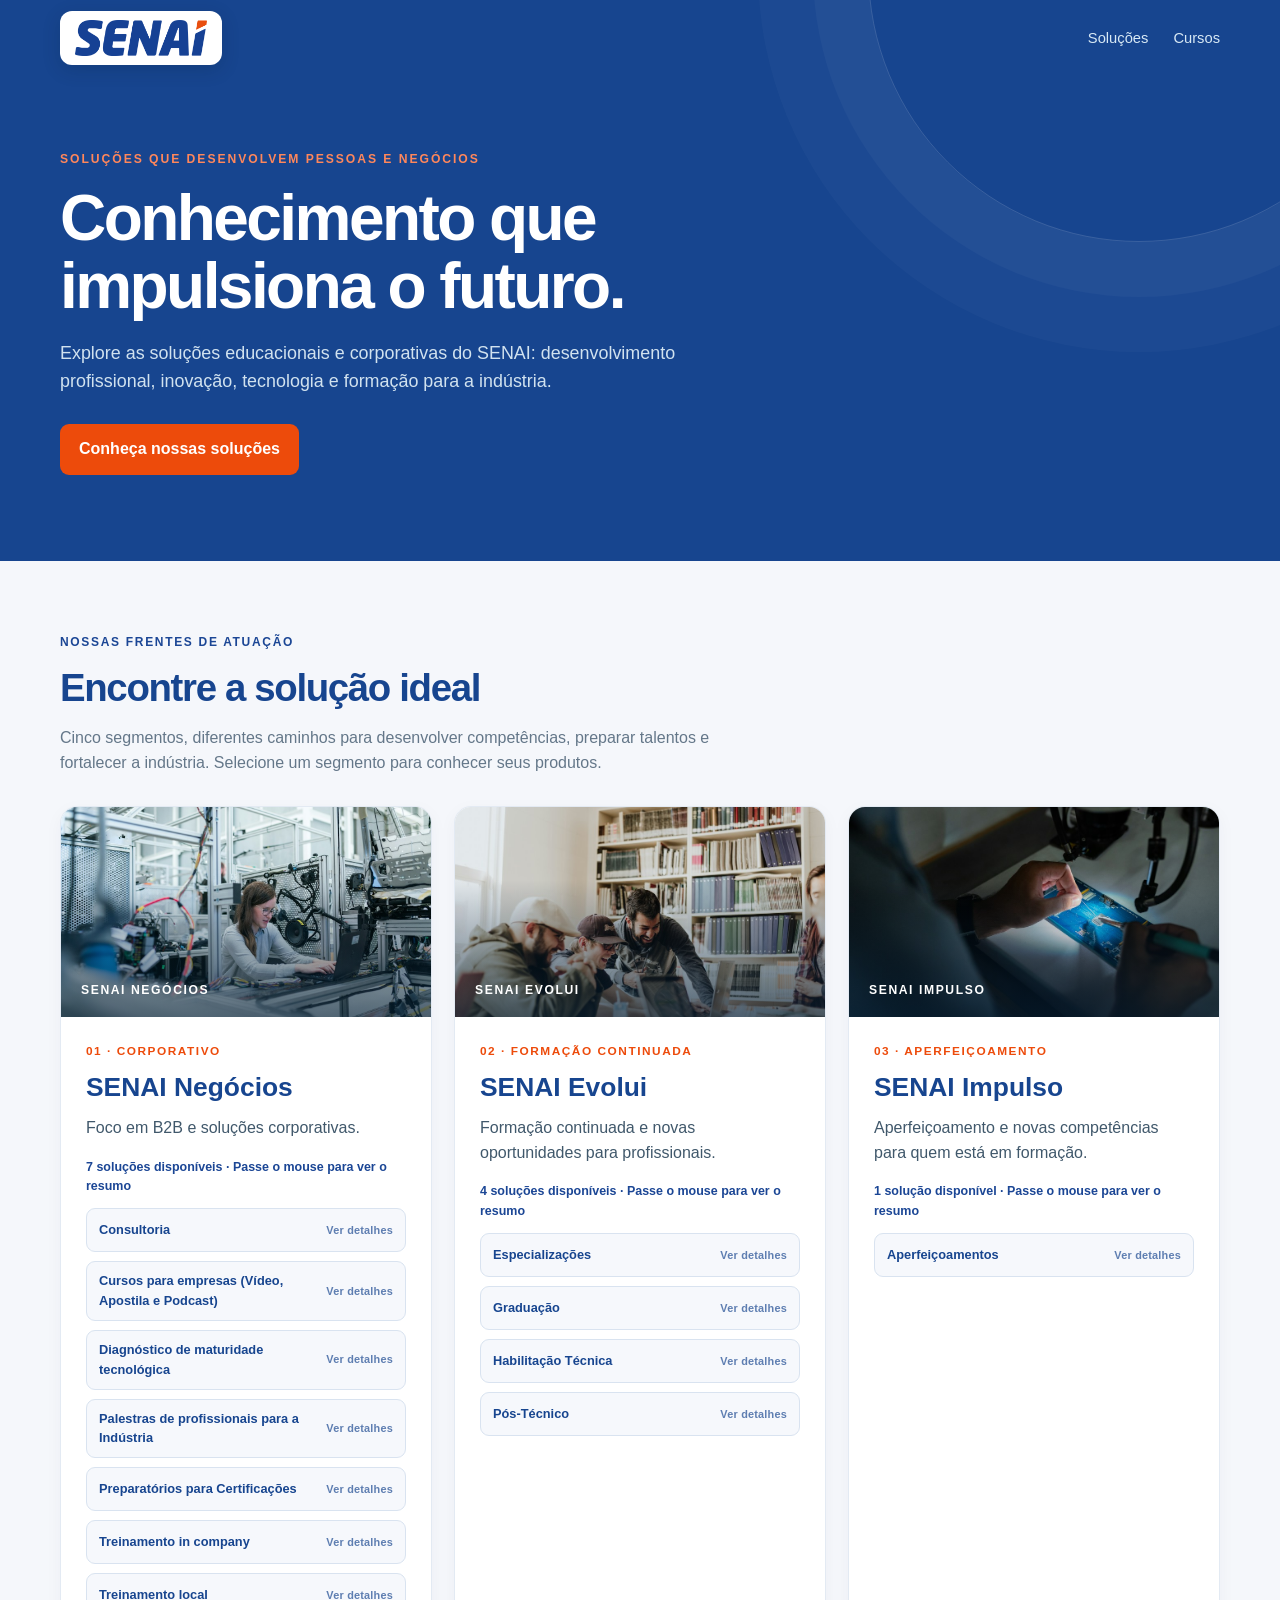
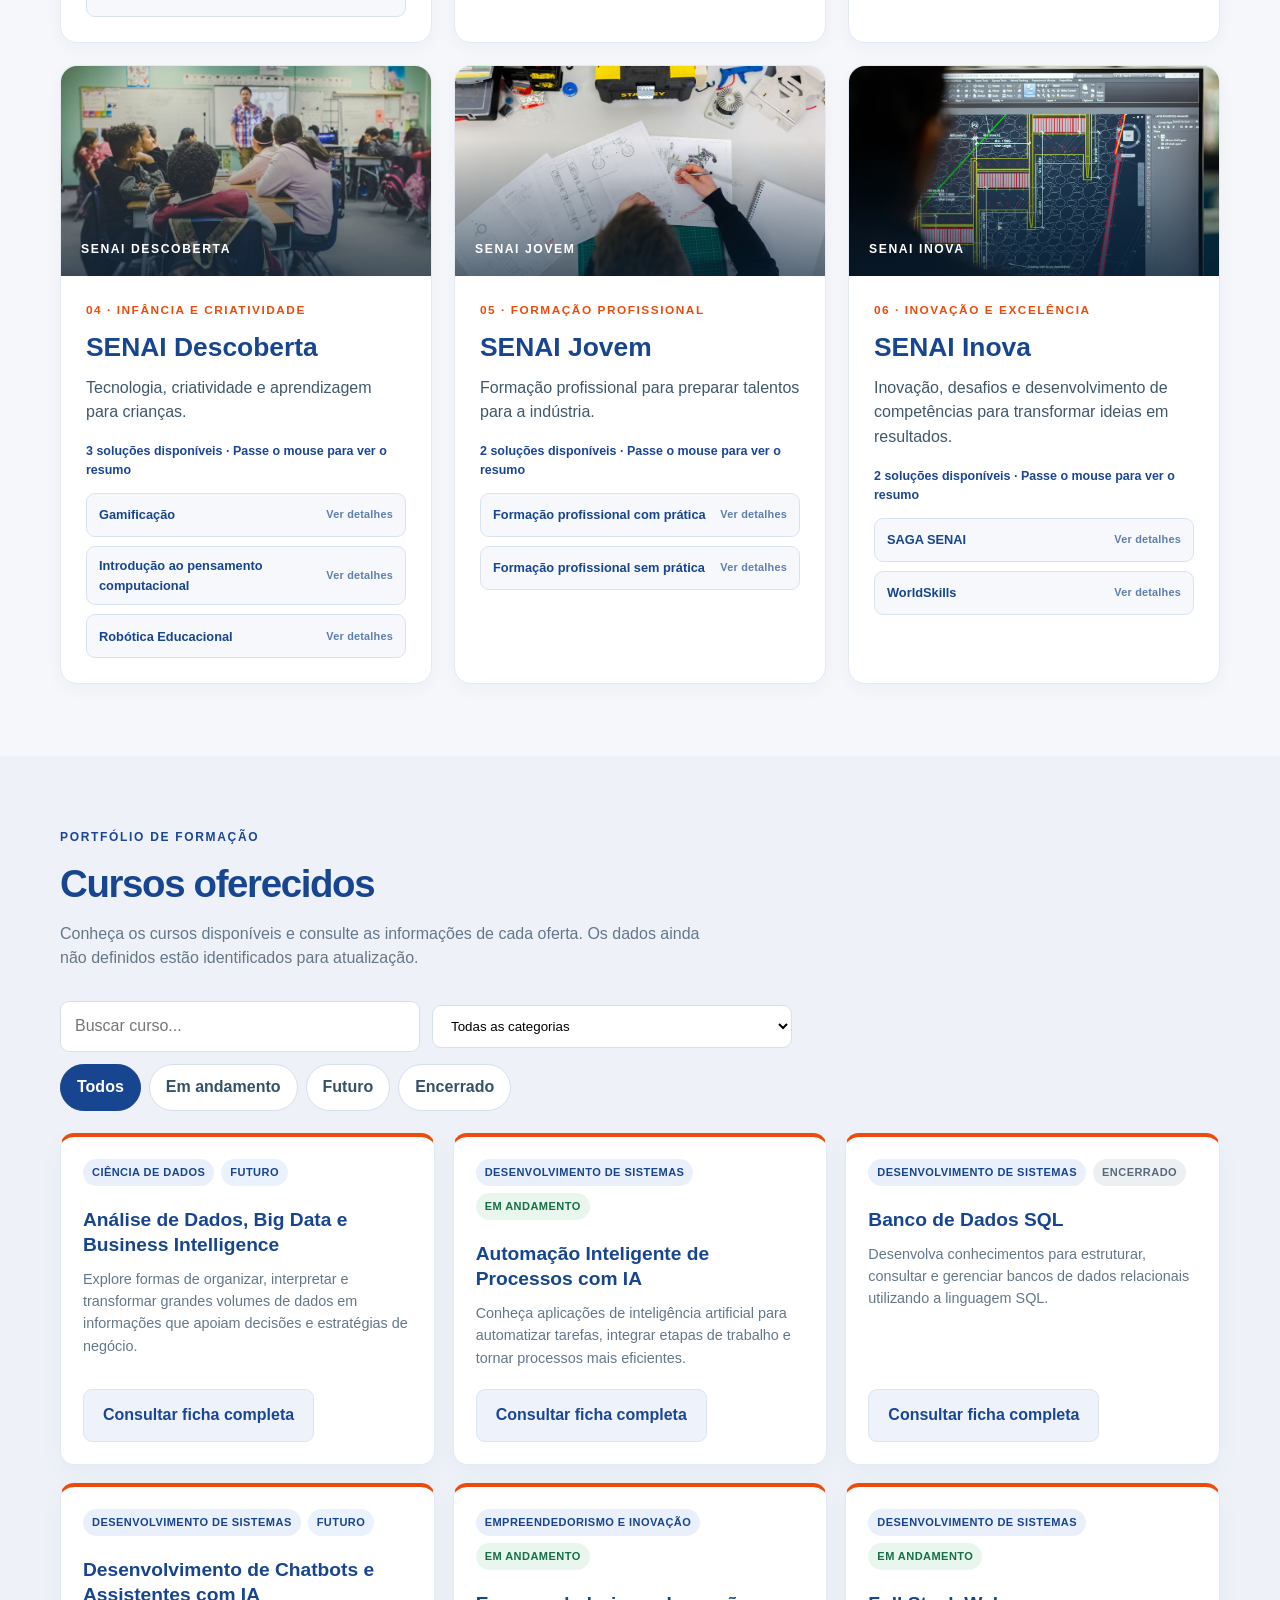
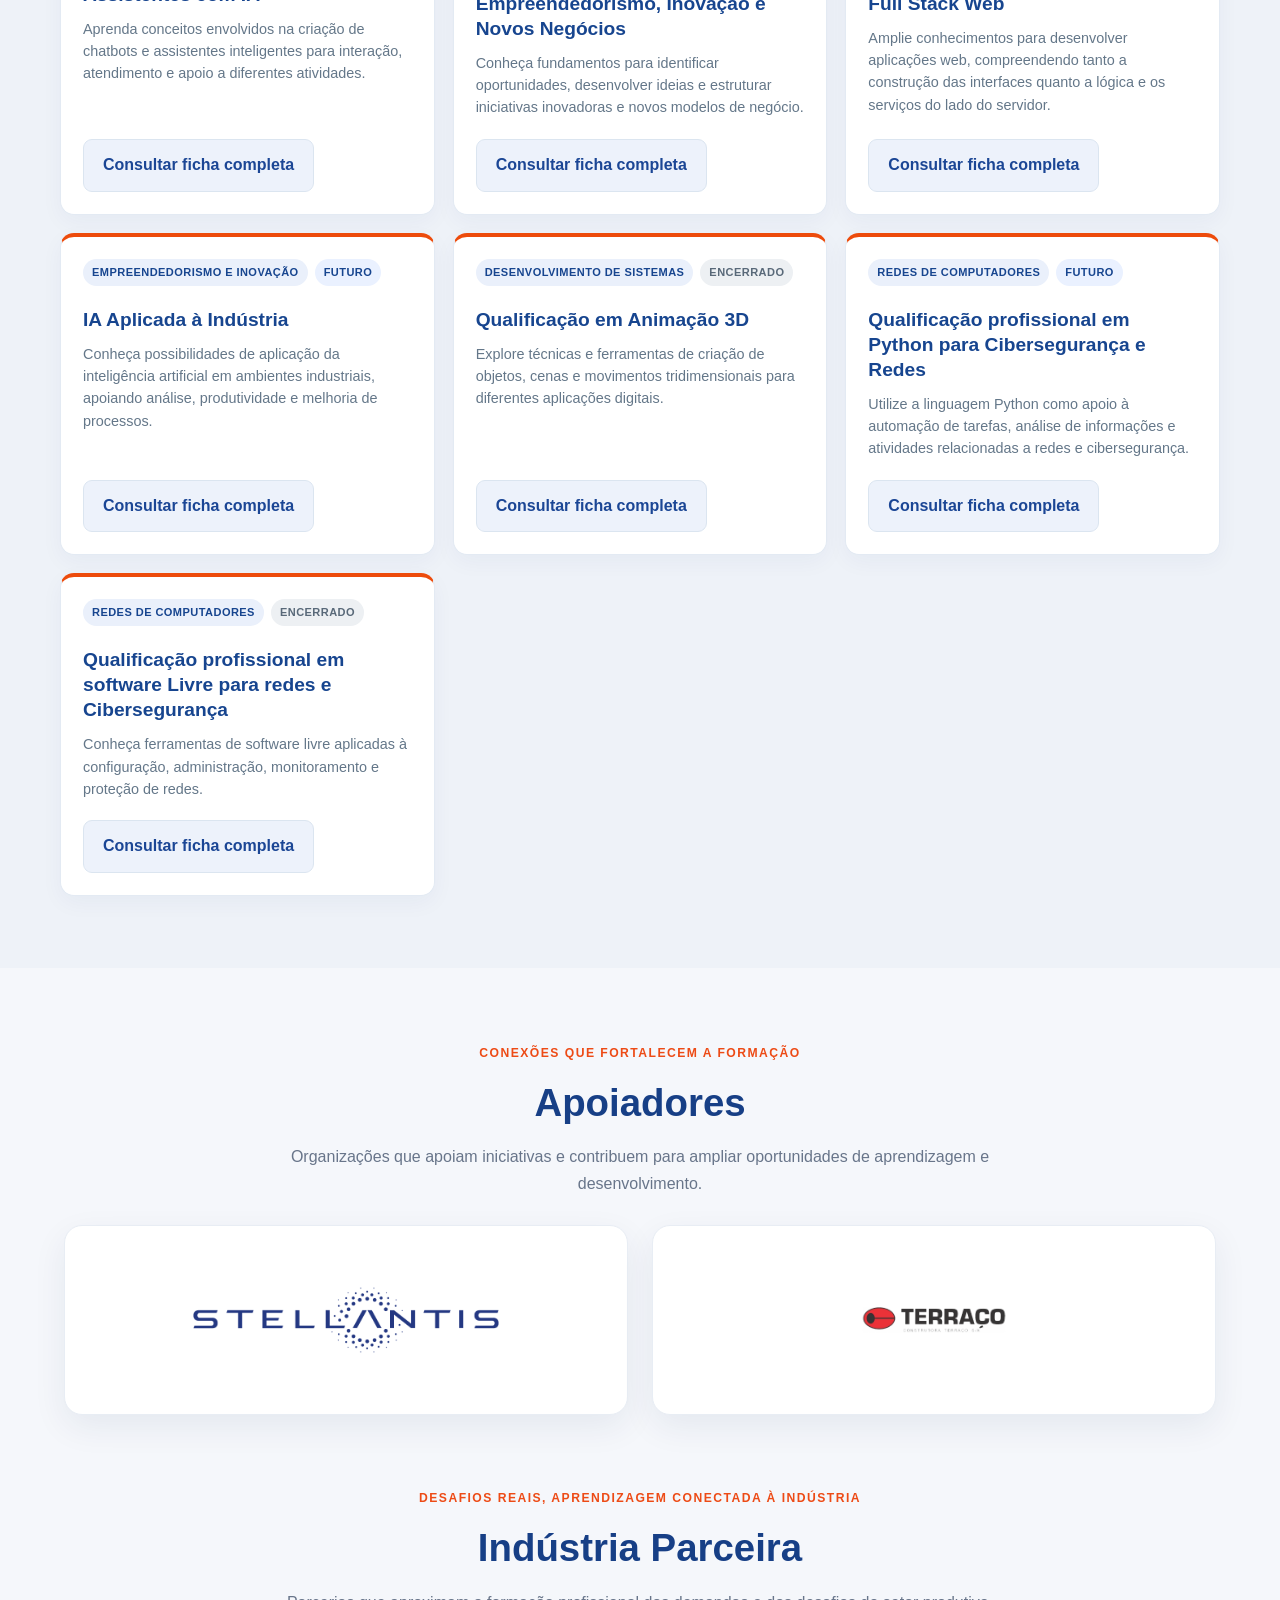
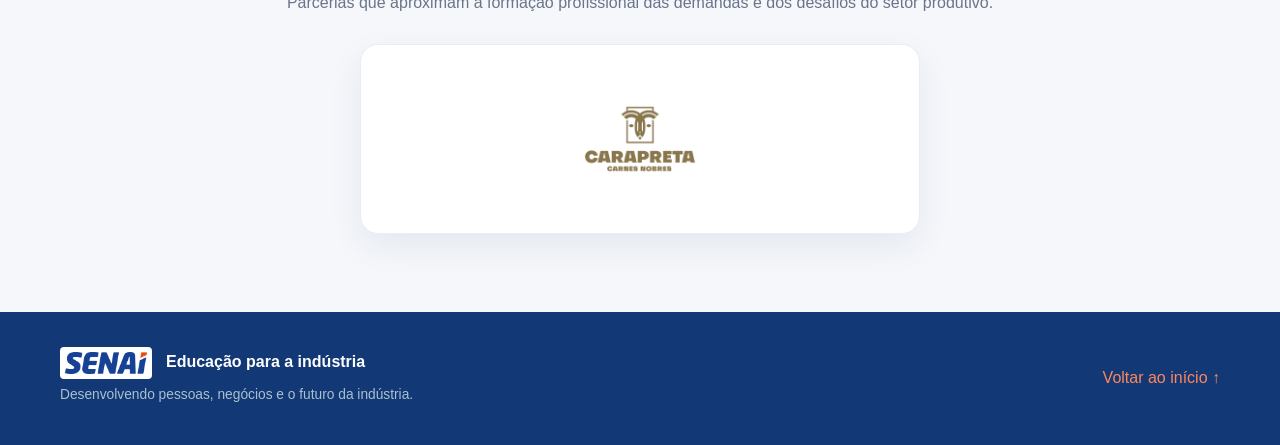
==== commit 6e1e0c77: "Add files via upload" ====
--- a/index.html
+++ b/index.html
@@ -129,9 +129,11 @@
 <footer><div class="container foot"><div><strong class="footer-brand"><img src="[data-uri]" alt="Logotipo oficial SENAI"> Educação para a indústria</strong><p>Desenvolvendo pessoas, negócios e o futuro da indústria.</p></div><a href="#inicio" style="color:#ff875b;text-decoration:none">Voltar ao início ↑</a></div></footer>
 <div class="modal-backdrop" id="productModal" role="dialog" aria-modal="true" aria-labelledby="modalTitle" onclick="backdropClose(event,'productModal')"><div class="modal"><div class="modal-head"><div><div class="kicker" id="modalCategory"></div><h3 id="modalTitle"></h3></div><button class="close" aria-label="Fechar" onclick="closeModal('productModal')">×</button></div><div class="modal-body"><div class="course-banner"><small>Detalhes do produto ou solução</small><strong id="productModalProduct"></strong><p id="modalDescription"></p></div><div class="course-details" id="productDetails"></div><p class="modal-note">As informações específicas de oferta, como início, período, calendário, carga horária e preço, devem ser confirmadas para cada disponibilização. Os campos ainda não informados aparecem como “A definir”.</p></div></div></div>
 <div class="modal-backdrop" id="courseModal" role="dialog" aria-modal="true" aria-labelledby="courseTitle" onclick="backdropClose(event,'courseModal')"><div class="modal"><div class="modal-head"><div><div class="kicker">Portfólio de formação · Ficha completa</div><h3 id="courseTitle">Curso</h3></div><button class="close" aria-label="Fechar" onclick="closeModal('courseModal')">×</button></div><div class="modal-body"><div class="course-banner"><small>Conheça esta formação</small><strong id="courseBannerTitle">Curso</strong></div><div class="course-details" id="courseDetails"></div><p class="modal-note">Os campos identificados como “A definir” aguardam confirmação das informações oficiais da oferta. Os status exibidos são classificações iniciais de organização e devem ser validados conforme o calendário real de cada turma.</p></div></div></div>
+<script src="assets/produtos.js"></script>
+<script src="assets/cursos.js"></script>
 <script>
 const programs={
-negocios:{name:'SENAI Negócios',number:'01 · Corporativo',tagline:'Foco em B2B e soluções corporativas.',image:'https://images.unsplash.com/photo-1581091226825-a6a2a5aee158?auto=format&fit=crop&w=1100&q=85',alt:'Profissionais em ambiente industrial e tecnológico',products:[
+negocios:{name:'SENAI Negócios',number:'01 · Corporativo',tagline:'Foco em B2B e soluções corporativas.',image:'assets/img/negocios.jpg',imageFallback:'https://images.unsplash.com/photo-1581091226825-a6a2a5aee158?auto=format&fit=crop&w=1100&q=85',alt:'Profissionais em ambiente industrial e tecnológico',products:[
 ['Treinamento in company','Capacitação desenvolvida nas instalações da empresa, considerando seu contexto operacional, seus objetivos e as competências que precisam ser fortalecidas.','Escopo, conteúdo, carga horária e condições definidos em conjunto com a empresa.','Empresas que desejam capacitar equipes no próprio ambiente de trabalho.'],
 ['Treinamento local','Capacitação realizada em unidade ou espaço definido pelo SENAI, com ambiente e recursos adequados à proposta formativa.','Requisitos de ingresso e disponibilidade definidos conforme a formação.','Empresas, equipes e profissionais que buscam desenvolvimento técnico.'],
 ['Cursos para empresas (Vídeo, Apostila e Podcast)','Conteúdos de aprendizagem organizados em diferentes formatos — vídeo, apostila e podcast — para apoiar ações de capacitação e disseminação do conhecimento.','Formato, conteúdo e acesso definidos conforme a solução contratada.','Empresas que buscam alternativas flexíveis para capacitar e atualizar seus profissionais.'],
@@ -139,58 +141,58 @@
 ['Palestras de profissionais para a Indústria','Encontros com profissionais e especialistas para compartilhar experiências, conhecimentos aplicados, tendências e temas relevantes para a indústria.','Tema, público, formato e duração alinhados à necessidade da organização.','Empresas, lideranças, equipes técnicas e profissionais da indústria.'],
 ['Diagnóstico de maturidade tecnológica','Análise estruturada do cenário tecnológico da organização para compreender seu estágio atual e identificar oportunidades de evolução.','Disponibilização de informações e participação dos responsáveis pelas áreas envolvidas, conforme escopo.','Empresas que desejam compreender sua maturidade tecnológica e orientar prioridades de desenvolvimento.'],
 ['Consultoria','Atuação especializada para compreender desafios, avaliar cenários e apoiar a construção de caminhos de melhoria, inovação e desenvolvimento tecnológico.','Escopo, objetivos e condições definidos conforme a demanda da empresa.','Organizações que buscam apoio especializado para enfrentar desafios e desenvolver soluções.']]},
-evolui:{name:'SENAI Evolui',number:'02 · Formação continuada',tagline:'Formação continuada e novas oportunidades para profissionais.',image:'https://images.unsplash.com/photo-1523240795612-9a054b0db644?auto=format&fit=crop&w=900&q=85',alt:'Estudantes em formação e aprendizagem',products:[
+evolui:{name:'SENAI Evolui',number:'02 · Formação continuada',tagline:'Formação continuada e novas oportunidades para profissionais.',image:'assets/img/evolui.jpg',imageFallback:'https://images.unsplash.com/photo-1523240795612-9a054b0db644?auto=format&fit=crop&w=900&q=85',alt:'Estudantes em formação e aprendizagem',products:[
 ['Pós-Técnico','Formação de continuidade que amplia e aprofunda conhecimentos construídos na educação profissional técnica, favorecendo novos caminhos de atuação.','Formação técnica prévia e demais critérios definidos para cada oferta.','Técnicos que desejam aprofundar conhecimentos e ampliar possibilidades profissionais.'],
 ['Especializações','Percursos formativos voltados ao aprofundamento de conhecimentos em áreas específicas, acompanhando transformações tecnológicas e demandas do mundo do trabalho.','Requisitos de escolaridade e experiência definidos conforme a especialização.','Profissionais que buscam atualização, aprofundamento e diferenciação profissional.'],
 ['Graduação','Formação de nível superior que integra fundamentos, conhecimentos tecnológicos e competências para atuação em contextos profissionais.','Requisitos de ingresso e processo seletivo conforme a oferta.','Pessoas que desejam iniciar ou dar continuidade à formação em nível superior.'],['Habilitação Técnica','Formação técnica estruturada para desenvolver competências profissionais e preparar o estudante para atuar em uma área tecnológica.','Requisitos de ingresso e documentação conforme o curso técnico e as regras da oferta.','Pessoas interessadas em obter formação técnica para ingressar ou se desenvolver no setor industrial.']]},
-impulso:{name:'SENAI Impulso',number:'03 · Aperfeiçoamento',tagline:'Aperfeiçoamento e novas competências para quem está em formação.',image:'https://images.unsplash.com/photo-1581092921461-eab62e97a780?auto=format&fit=crop&w=900&q=85',alt:'Aprendizagem prática em tecnologia',products:[
+impulso:{name:'SENAI Impulso',number:'03 · Aperfeiçoamento',tagline:'Aperfeiçoamento e novas competências para quem está em formação.',image:'assets/img/impulso.jpg',imageFallback:'https://images.unsplash.com/photo-1581092921461-eab62e97a780?auto=format&fit=crop&w=900&q=85',alt:'Aprendizagem prática em tecnologia',products:[
 ['Aperfeiçoamentos','Oportunidades de atualização e desenvolvimento de competências específicas, complementando a formação e fortalecendo a preparação para desafios técnicos e profissionais.','Critérios de participação definidos conforme o aperfeiçoamento ofertado.','Alunos em formação e pessoas que desejam ampliar ou atualizar competências.']]},
-descoberta:{name:'SENAI Descoberta',number:'04 · Infância e criatividade',tagline:'Tecnologia, criatividade e aprendizagem para crianças.',image:'https://images.unsplash.com/photo-1509062522246-3755977927d7?auto=format&fit=crop&w=900&q=85',alt:'Crianças aprendendo em ambiente educacional',products:[
+descoberta:{name:'SENAI Descoberta',number:'04 · Infância e criatividade',tagline:'Tecnologia, criatividade e aprendizagem para crianças.',image:'assets/img/descoberta.jpg',imageFallback:'https://images.unsplash.com/photo-1509062522246-3755977927d7?auto=format&fit=crop&w=900&q=85',alt:'Crianças aprendendo em ambiente educacional',products:[
 ['Gamificação','Experiências educativas que utilizam desafios, regras, metas e dinâmicas inspiradas em jogos para tornar a aprendizagem mais envolvente e participativa.','Atividades e recursos definidos conforme faixa etária e proposta educativa.','Crianças e público infantojuvenil.'],
 ['Introdução ao pensamento computacional','Atividades que estimulam o raciocínio lógico, a organização de ideias, a identificação de padrões e a decomposição de problemas para criar soluções.','Não há pré-requisitos gerais definidos; adequação conforme faixa etária e atividade.','Crianças e público infantojuvenil em fase de descoberta tecnológica.'],
 ['Robótica Educacional','Vivências de aprendizagem que aproximam crianças da tecnologia por meio da construção, experimentação e programação de soluções robóticas.','Recursos e conhecimentos prévios definidos conforme a atividade e a faixa etária.','Crianças e público infantojuvenil interessados em tecnologia e criação.']]},
-jovem:{name:'SENAI Jovem',number:'05 · Formação profissional',tagline:'Formação profissional para preparar talentos para a indústria.',image:'https://images.unsplash.com/photo-1581092160562-40aa08e78837?auto=format&fit=crop&w=900&q=85',alt:'Jovens em formação técnica e prática',products:[
+jovem:{name:'SENAI Jovem',number:'05 · Formação profissional',tagline:'Formação profissional para preparar talentos para a indústria.',image:'assets/img/jovem.jpg',imageFallback:'https://images.unsplash.com/photo-1581092160562-40aa08e78837?auto=format&fit=crop&w=900&q=85',alt:'Jovens em formação técnica e prática',products:[
 ['Formação profissional com prática','Formação que combina conhecimentos técnicos e atividades práticas, aproximando o processo de aprendizagem de situações e desafios do contexto profissional.','Condições de ingresso e atividades práticas definidas conforme a formação.','Jovens que buscam preparação profissional com vivências práticas.'],
 ['Formação profissional sem prática','Formação com foco em conhecimentos, conceitos e fundamentos profissionais, organizada sem atividades práticas previstas na oferta.','Condições de ingresso definidas conforme a formação.','Jovens que desejam desenvolver conhecimentos e se preparar para o mundo do trabalho.']]},
-inova:{name:'SENAI Inova',number:'06 · Inovação e excelência',tagline:'Inovação, desafios e desenvolvimento de competências para transformar ideias em resultados.',image:'https://images.unsplash.com/photo-1581092580497-e0d23cbdf1dc?auto=format&fit=crop&w=1100&q=85',alt:'Equipe trabalhando em inovação e tecnologia',products:[
+inova:{name:'SENAI Inova',number:'06 · Inovação e excelência',tagline:'Inovação, desafios e desenvolvimento de competências para transformar ideias em resultados.',image:'assets/img/inova.jpg',imageFallback:'https://images.unsplash.com/photo-1581092580497-e0d23cbdf1dc?auto=format&fit=crop&w=1100&q=85',alt:'Equipe trabalhando em inovação e tecnologia',products:[
 ['SAGA SENAI','Experiência de inovação e desenvolvimento de soluções, conectando desafios, criatividade e aplicação de conhecimentos em contextos ligados à indústria.','Orientações, etapas e critérios de participação conforme a edição e a proposta vigente.','Estudantes e equipes interessadas em inovação, tecnologia e resolução de desafios.'],
 ['WorldSkills','Iniciativa de valorização da excelência em competências profissionais, com foco no desenvolvimento técnico e na demonstração de habilidades em padrões de referência.','Critérios de seleção, preparação e participação conforme a ocupação e as regras da competição.','Estudantes, competidores e profissionais envolvidos no desenvolvimento de competências técnicas.']] }
 };
-function renderPrograms(){const grid=document.getElementById('programGrid');grid.innerHTML=Object.entries(programs).map(([key,p])=>`<article class="program-card"><div class="program-image"><img src="${p.image}" alt="${p.alt}" loading="lazy"><span class="image-label">${p.name}</span></div><div class="program-content"><div class="segment-number">${p.number}</div><h3>${p.name}</h3><p class="tagline">${p.tagline}</p><div class="product-count">${p.products.length} ${p.products.length===1?'solução disponível':'soluções disponíveis'} · Passe o mouse para ver o resumo</div><div class="product-chips">${p.products.map((x)=>({x,originalIndex:p.products.indexOf(x)})).sort((a,b)=>a.x[0].localeCompare(b.x[0],'pt-BR')).map(({x,originalIndex})=>`<button class="chip" aria-label="${x[0]} — ver detalhes" onclick="showProductDetail('${key}',${originalIndex})"><span class="chip-name">${x[0]}</span><span class="chip-hint">Ver detalhes</span><span class="chip-summary">${x[1]}</span></button>`).join('')}</div></div></article>`).join('')}
+function renderPrograms(){const grid=document.getElementById('programGrid');grid.innerHTML=Object.entries(programs).map(([key,p])=>`<article class="program-card"><div class="program-image"><img src="${p.image}" onerror="this.onerror=null;this.src='${p.imageFallback}'" alt="${p.alt}" loading="lazy"><span class="image-label">${p.name}</span></div><div class="program-content"><div class="segment-number">${p.number}</div><h3>${p.name}</h3><p class="tagline">${p.tagline}</p><div class="product-count">${p.products.length} ${p.products.length===1?'solução disponível':'soluções disponíveis'} · Passe o mouse para ver o resumo</div><div class="product-chips">${p.products.map((x)=>({x,originalIndex:p.products.indexOf(x)})).sort((a,b)=>a.x[0].localeCompare(b.x[0],'pt-BR')).map(({x,originalIndex})=>`<button class="chip" aria-label="${x[0]} — ver detalhes" onclick="showProductDetail('${key}',${originalIndex})"><span class="chip-name">${x[0]}</span><span class="chip-hint">Ver detalhes</span><span class="chip-summary">${x[1]}</span></button>`).join('')}</div></div></article>`).join('')}
 function showProductDetail(key,i){
  const p=programs[key],x=p.products[i];
+  const pg=slugify(x[0]);if(typeof PRODUTOS!=='undefined'&&PRODUTOS[pg]){window.location.href='produto.html?id='+pg;return}
  document.getElementById('modalCategory').textContent=p.number+' · '+p.name;
  document.getElementById('modalTitle').textContent='Ficha completa';
  document.getElementById('productModalProduct').textContent=x[0];
  document.getElementById('modalDescription').textContent=x[1];
  const fields=[
-  ['Nome comercial',x[0]],
-  ['Categorias',p.name],
-  ['Chamada de impacto','A definir'],
-  ['Necessidade atendida','A definir'],
-  ['Benefícios','A definir'],
-  ['Metodologia','A definir'],
-  ['Modalidade','A definir'],
-  ['Como você pode atuar?','A definir'],
-  ['Área Tecnologia','A definir'],
-  ['Carga Horária','A definir'],
-  ['Grade Curricular','A definir'],
-  ['Público-alvo',x[3]],
-  ['Período','A definir'],
-  ['Início','A definir'],
-  ['Calendário das aulas','A definir'],
-  ['Requisitos',x[2]],
-  ['Descrição',x[1]],
-  ['Preço','A definir'],
-  ['Imagem','Imagem ilustrativa do segmento'],
-  ['Certificação','A definir'],
-  ['Status','A definir']
+  ['Nome',x[0]],
+  ['Segmento',p.name],
+  ['Descrição','A definir'],
+  ['Desafio que resolvemos','A definir'],
+  ['Resultados e benefícios','A definir'],
+  ['Como funciona','A definir'],
+  ['Formato de oferta','A definir'],
+  ['Oportunidades de atuação','A definir'],
+  ['Área tecnológica','A definir'],
+  ['Carga horária','A definir'],
+  ['Conteúdo programático','A definir'],
+  ['Para quem é',x[3]],
+  ['Período de realização','A definir'],
+  ['Início das atividades','A definir'],
+  ['Dias e horários','A definir'],
+  ['Requisitos de participação',x[2]],
+  ['Sobre a solução',x[1]],
+  ['Investimento','A definir'],
+  ['Certificado','A definir'],
+  ['Situação','A definir']
  ];
  const groups=[
   ['Identificação e proposta',[0,1,2,3,4]],
   ['Metodologia e formato',[5,6,8,9,10]],
   ['Público e trajetória profissional',[7,11,15,16]],
-  ['Informações da oferta',[12,13,14,17,18,19,20]]
+  ['Informações da oferta',[12,13,14,17,19,20]]
  ];
  let content='';
  groups.forEach(([heading,indices])=>{
@@ -241,13 +243,14 @@
 'Qualificação profissional em Python para Cibersegurança e Redes':'Redes de Computadores',
 'Qualificação profissional em software Livre para redes e Cibersegurança':'Redes de Computadores'
 };
-const courseFieldNames=['Nome comercial','Categorias','Chamada de impacto','Necessidade atendida','Benefícios','Metodologia','Modalidade','Como você pode atuar?','Área Tecnologia','Carga Horária','Grade Curricular','Público-alvo','Período','Calendário das aulas','Descrição','Preço','Imagem','Certificação','Status'];
-const courseSections=[['Identificação e posicionamento',[0,1,2,3,4]],['Experiência de aprendizagem',[5,6,9,10]],['Aplicação profissional',[7,8,11,14]],['Informações da oferta',[12,13,15,16,17,18]]];
+const courseFieldNames=['Nome','Categoria','Descrição','Desafio que o curso resolve','O que você conquista','Como você aprende','Formato','Oportunidades de atuação','Área tecnológica','Carga horária','Conteúdo programático','Para quem é','Período','Dias e horários','Sobre o curso','Investimento','Imagem','Certificado','Situação da turma'];
+const courseSections=[['Identificação e posicionamento',[0,1,2,3,4]],['Experiência de aprendizagem',[5,6,9,10]],['Aplicação profissional',[7,8,11,14]],['Informações da oferta',[12,13,15,17,18]]];
 let activeCourseFilter='Todos';
 function renderCourses(){const grid=document.getElementById('courseGrid');grid.innerHTML=courses.map((name,i)=>({name,i})).sort((a,b)=>a.name.localeCompare(b.name,'pt-BR')).map(({name,i})=>{const status=courseStatuses[name],category=courseCategories[name];return `<article class="course-card" data-search="${name.toLocaleLowerCase('pt-BR')}" data-status="${status}" data-category="${category}"><div class="course-tags"><span class="course-tag">${category}</span><span class="course-tag status" data-status="${status}">${status}</span></div><h3>${name}</h3><p>${courseSummaries[name]}</p><button class="btn secondary" onclick="showCourse(${i})">Consultar ficha completa</button></article>`}).join('');filterCourses()}
 function setCourseFilter(filter,button){activeCourseFilter=filter;document.querySelectorAll('.filter-btn').forEach(b=>b.classList.toggle('active',b===button));filterCourses()}
 function filterCourses(){const q=(document.getElementById('courseSearch')?.value||'').toLocaleLowerCase('pt-BR');const category=document.getElementById('courseCategory')?.value||'Todas';let visible=0;document.querySelectorAll('.course-card').forEach(card=>{const matchesText=card.dataset.search.includes(q);const matchesStatus=activeCourseFilter==='Todos'||card.dataset.status===activeCourseFilter;const matchesCategory=category==='Todas'||card.dataset.category===category;const show=matchesText&&matchesStatus&&matchesCategory;card.style.display=show?'flex':'none';if(show)visible++});document.getElementById('emptyCourses').style.display=visible?'none':'block';document.getElementById('emptyCourses').textContent='Nenhum curso encontrado com os filtros selecionados.'}
-function showCourse(index){const name=courses[index];document.getElementById('courseTitle').textContent=name;document.getElementById('courseBannerTitle').textContent=name;const values=[name,courseCategories[name],'A definir','A definir','A definir','A definir','A definir','A definir','A definir','A definir','A definir','A definir','A definir','A definir',courseSummaries[name],'A definir','A definir','A definir',courseStatuses[name]];let html='';courseSections.forEach(([title,indices])=>{html+=`<div class="course-section-title">${title}</div>`;indices.forEach(i=>{html+=`<div class="detail ${[2,3,4,5,7,10,14].includes(i)?'wide':''}"><b>${courseFieldNames[i]}</b><span>${values[i]}</span></div>`})});document.getElementById('courseDetails').innerHTML=html;openModal('courseModal')}
+const slugify=t=>t.normalize('NFD').replace(/[\u0300-\u036f]/g,'').toLowerCase().replace(/[^a-z0-9]+/g,'-').replace(/^-|-$/g,'');
+function showCourse(index){const name=courses[index];{const pg=slugify(name);if(typeof CURSOS!=='undefined'&&CURSOS[pg]){window.location.href='curso.html?id='+pg;return}}document.getElementById('courseTitle').textContent=name;document.getElementById('courseBannerTitle').textContent=name;const values=[name,courseCategories[name],'A definir','A definir','A definir','A definir','A definir','A definir','A definir','A definir','A definir','A definir','A definir','A definir',courseSummaries[name],'A definir','A definir','A definir',courseStatuses[name]];let html='';courseSections.forEach(([title,indices])=>{html+=`<div class="course-section-title">${title}</div>`;indices.forEach(i=>{html+=`<div class="detail ${[2,3,4,5,7,10,14].includes(i)?'wide':''}"><b>${courseFieldNames[i]}</b><span>${values[i]}</span></div>`})});document.getElementById('courseDetails').innerHTML=html;openModal('courseModal')}
 function openModal(id){document.getElementById(id).classList.add('open');document.body.style.overflow='hidden'}function closeModal(id){document.getElementById(id).classList.remove('open');if(!document.querySelector('.modal-backdrop.open'))document.body.style.overflow=''}function backdropClose(e,id){if(e.target.id===id)closeModal(id)}document.addEventListener('keydown',e=>{if(e.key==='Escape')document.querySelectorAll('.modal-backdrop.open').forEach(m=>closeModal(m.id))});
 renderPrograms();renderCourses();document.getElementById('courseSearch').addEventListener('input',filterCourses);document.getElementById('courseCategory').addEventListener('change',filterCourses);
 </script>
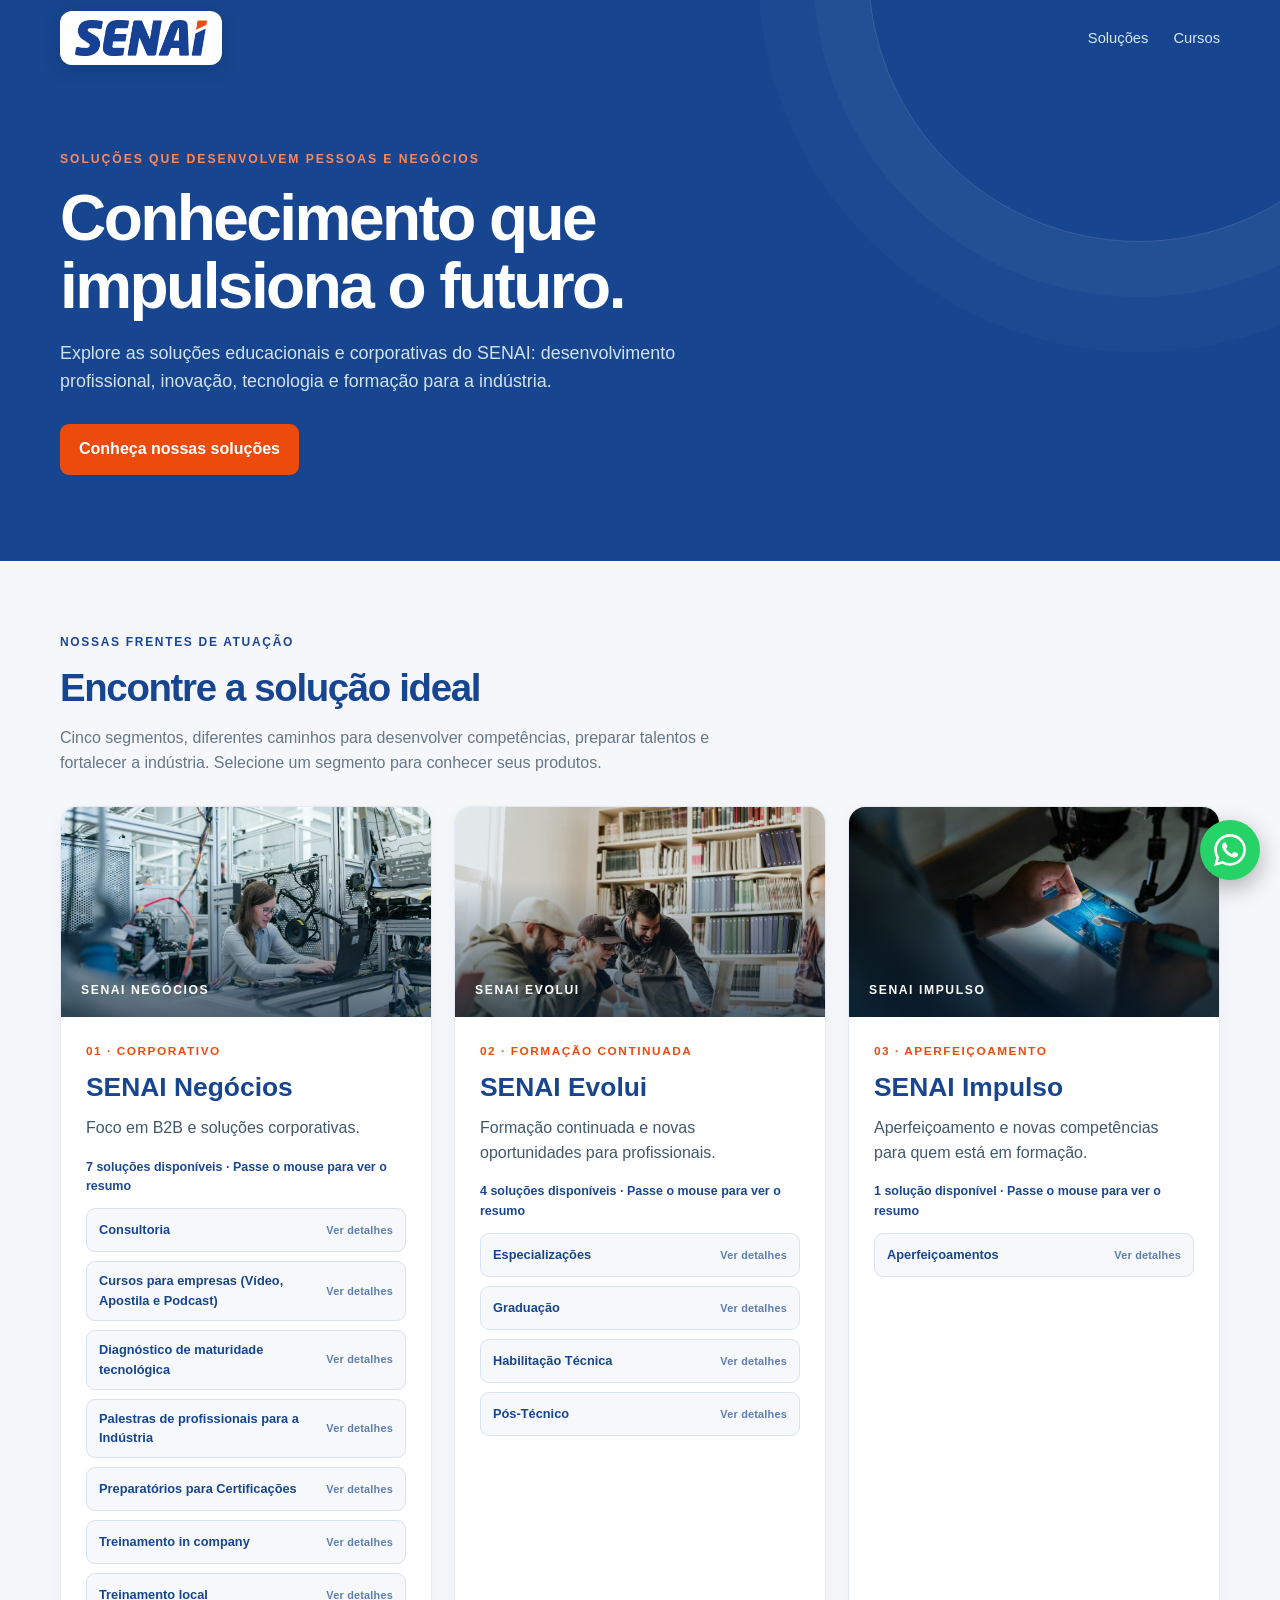
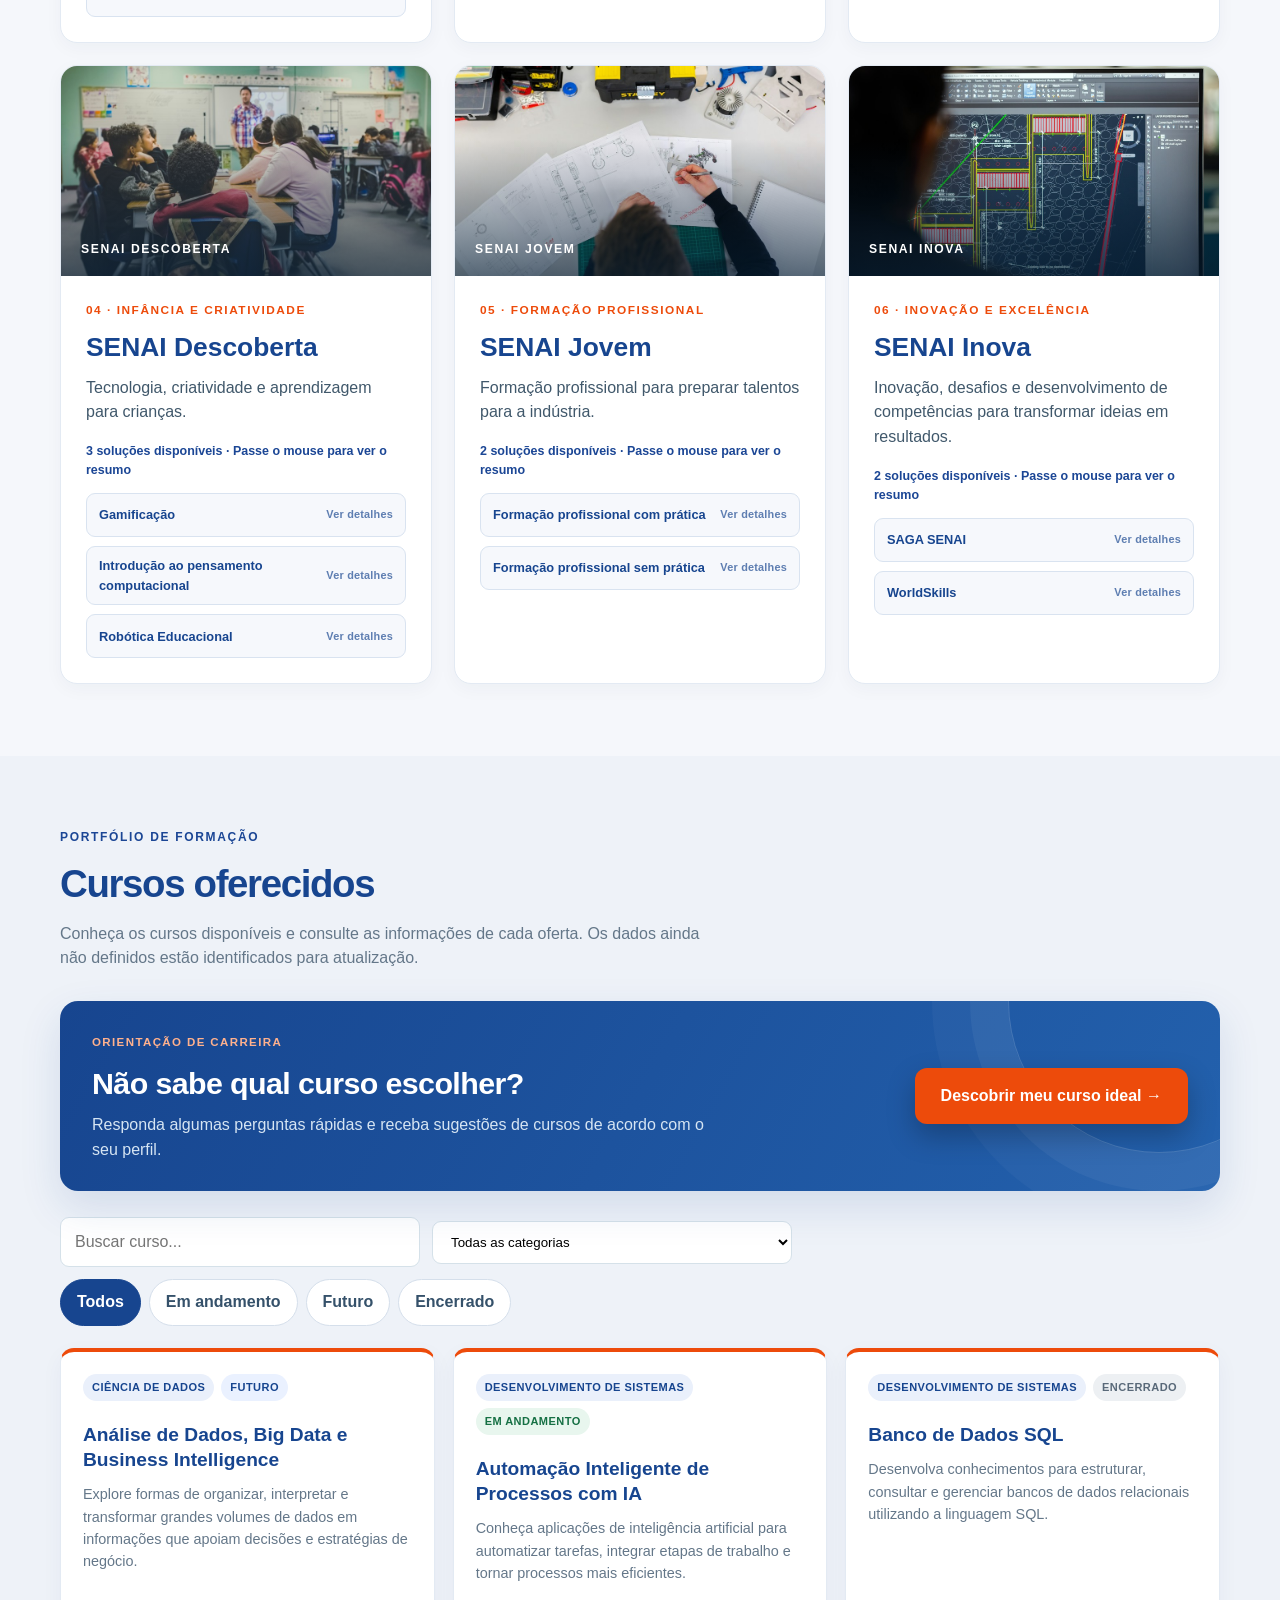
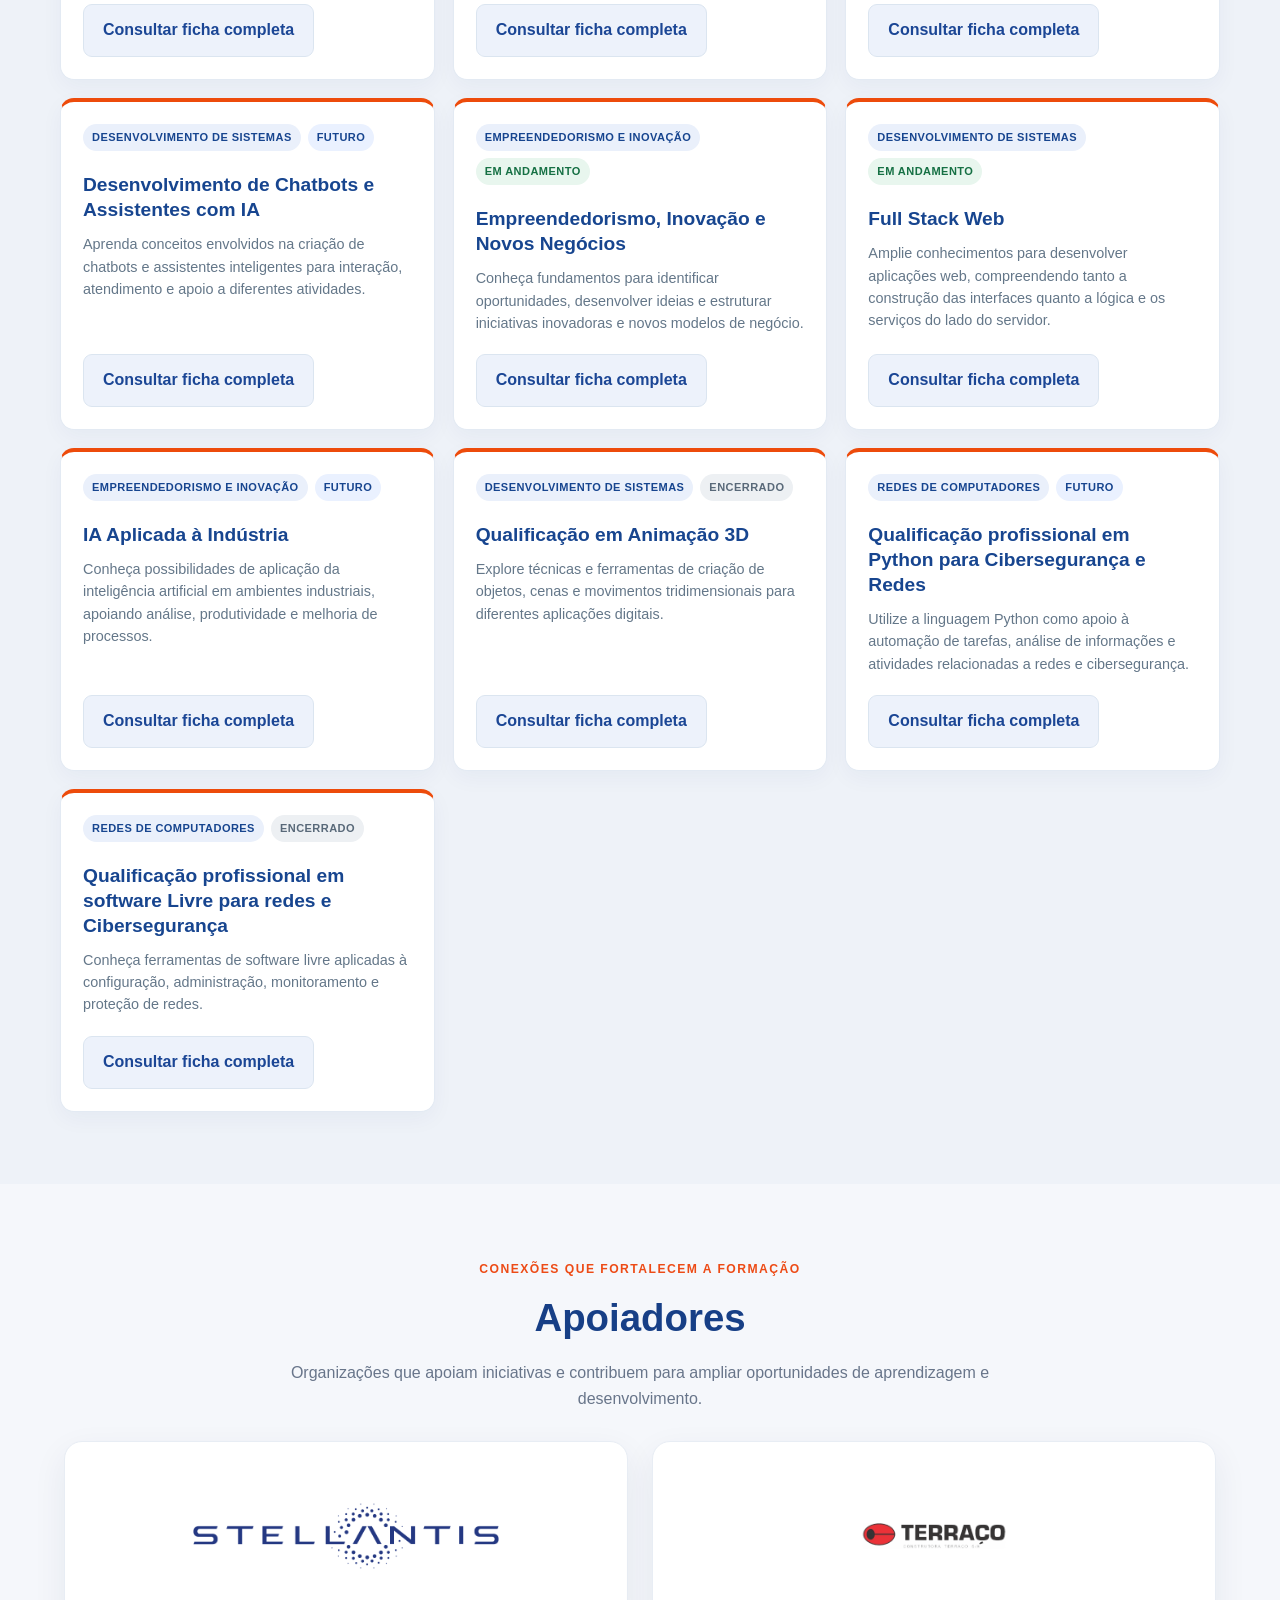
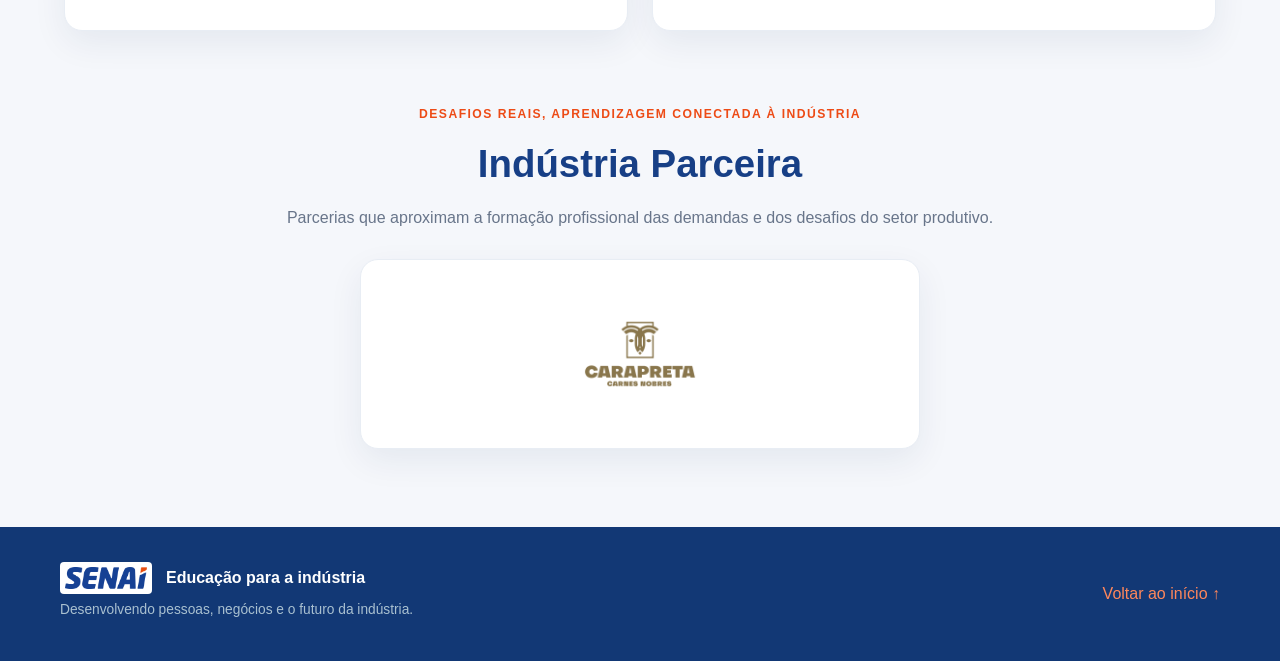
==== commit 8e470eb0: "Add files via upload" ====
--- a/index.html
+++ b/index.html
@@ -80,13 +80,22 @@
 @media(max-width:500px){.brand{min-width:125px;padding:6px 10px}.brand img{width:108px}.program-content{padding:20px}.course-tools{display:flex}.filter-btn{padding:9px 10px;font-size:.8rem}}
 
 </style>
+<style>
+.orienta{display:flex;align-items:center;justify-content:space-between;gap:26px;background:linear-gradient(120deg,var(--navy),#2361ad);color:#fff;border-radius:18px;padding:28px 32px;margin-bottom:26px;box-shadow:var(--shadow);position:relative;overflow:hidden}
+.orienta:before{content:"";position:absolute;width:300px;height:300px;border-radius:50%;right:-90px;top:-150px;border:1px solid #ffffff2b;box-shadow:0 0 0 38px #ffffff0c,0 0 0 76px #ffffff08}
+.orienta-txt{position:relative;max-width:640px}.orienta-tag{display:inline-block;font-size:.72rem;font-weight:850;letter-spacing:.12em;text-transform:uppercase;color:#ffb18d}
+.orienta h3{margin:6px 0 6px;font-size:clamp(1.4rem,2.6vw,1.9rem);letter-spacing:-.02em}.orienta p{margin:0;color:#d6e5f3}
+.orienta-btn{position:relative;flex:none;background:var(--orange);color:#fff;text-decoration:none;font-weight:850;padding:16px 26px;border-radius:12px;box-shadow:0 12px 28px #00000040;transition:.2s}
+.orienta-btn:hover{transform:translateY(-3px);filter:brightness(1.07)}
+@media(max-width:760px){.orienta{flex-direction:column;align-items:flex-start;padding:24px}.orienta-btn{width:100%;text-align:center}}
+</style>
 </head>
 <body>
 <header id="inicio"><div class="container"><nav class="nav"><div class="brand"><img src="[data-uri]" alt="Logotipo oficial SENAI"></div><div><a href="#solucoes">Soluções</a><a href="#cursos">Cursos</a></div></nav><div class="hero"><div class="eyebrow">Soluções que desenvolvem pessoas e negócios</div><h1>Conhecimento que impulsiona o futuro.</h1><p>Explore as soluções educacionais e corporativas do SENAI: desenvolvimento profissional, inovação, tecnologia e formação para a indústria.</p><a class="btn" href="#solucoes">Conheça nossas soluções</a></div></div></header>
 <main>
 <section id="solucoes"><div class="container"><div class="section-head"><div><div class="kicker">Nossas frentes de atuação</div><h2>Encontre a solução ideal</h2><p>Cinco segmentos, diferentes caminhos para desenvolver competências, preparar talentos e fortalecer a indústria. Selecione um segmento para conhecer seus produtos.</p></div></div>
 <div class="program-grid" id="programGrid"></div></div></section>
-<section class="courses" id="cursos"><div class="container"><div class="section-head"><div><div class="kicker">Portfólio de formação</div><h2>Cursos oferecidos</h2><p>Conheça os cursos disponíveis e consulte as informações de cada oferta. Os dados ainda não definidos estão identificados para atualização.</p></div></div><div class="course-tools"><input class="search" id="courseSearch" type="search" placeholder="Buscar curso..." aria-label="Buscar curso"><select class="search" id="courseCategory" aria-label="Filtrar cursos por categoria"><option value="Todas">Todas as categorias</option><option>Ciência de Dados</option><option>Escritório</option><option>Empreendedorismo e Inovação</option><option>Desenvolvimento de Sistemas</option><option>Redes de Computadores</option></select><div class="filter-group" role="group" aria-label="Filtrar cursos por status"><button class="filter-btn active" data-filter="Todos" onclick="setCourseFilter('Todos',this)">Todos</button><button class="filter-btn" data-filter="Em andamento" onclick="setCourseFilter('Em andamento',this)">Em andamento</button><button class="filter-btn" data-filter="Futuro" onclick="setCourseFilter('Futuro',this)">Futuro</button><button class="filter-btn" data-filter="Encerrado" onclick="setCourseFilter('Encerrado',this)">Encerrado</button></div></div><div class="course-grid" id="courseGrid"></div><div class="empty" id="emptyCourses">Nenhum curso encontrado.</div></div></section>
+<section class="courses" id="cursos"><div class="container"><div class="section-head"><div><div class="kicker">Portfólio de formação</div><h2>Cursos oferecidos</h2><p>Conheça os cursos disponíveis e consulte as informações de cada oferta. Os dados ainda não definidos estão identificados para atualização.</p></div></div><div class="orienta"><div class="orienta-txt"><span class="orienta-tag">Orientação de carreira</span><h3>Não sabe qual curso escolher?</h3><p>Responda algumas perguntas rápidas e receba sugestões de cursos de acordo com o seu perfil.</p></div><a class="orienta-btn" href="descubra-seu-curso.html">Descobrir meu curso ideal <span aria-hidden="true">→</span></a></div><div class="course-tools"><input class="search" id="courseSearch" type="search" placeholder="Buscar curso..." aria-label="Buscar curso"><select class="search" id="courseCategory" aria-label="Filtrar cursos por categoria"><option value="Todas">Todas as categorias</option><option>Ciência de Dados</option><option>Escritório</option><option>Empreendedorismo e Inovação</option><option>Desenvolvimento de Sistemas</option><option>Redes de Computadores</option></select><div class="filter-group" role="group" aria-label="Filtrar cursos por status"><button class="filter-btn active" data-filter="Todos" onclick="setCourseFilter('Todos',this)">Todos</button><button class="filter-btn" data-filter="Em andamento" onclick="setCourseFilter('Em andamento',this)">Em andamento</button><button class="filter-btn" data-filter="Futuro" onclick="setCourseFilter('Futuro',this)">Futuro</button><button class="filter-btn" data-filter="Encerrado" onclick="setCourseFilter('Encerrado',this)">Encerrado</button></div></div><div class="course-grid" id="courseGrid"></div><div class="empty" id="emptyCourses">Nenhum curso encontrado.</div></div></section>
 </main>
 
 <style>
@@ -129,6 +138,7 @@
 <footer><div class="container foot"><div><strong class="footer-brand"><img src="[data-uri]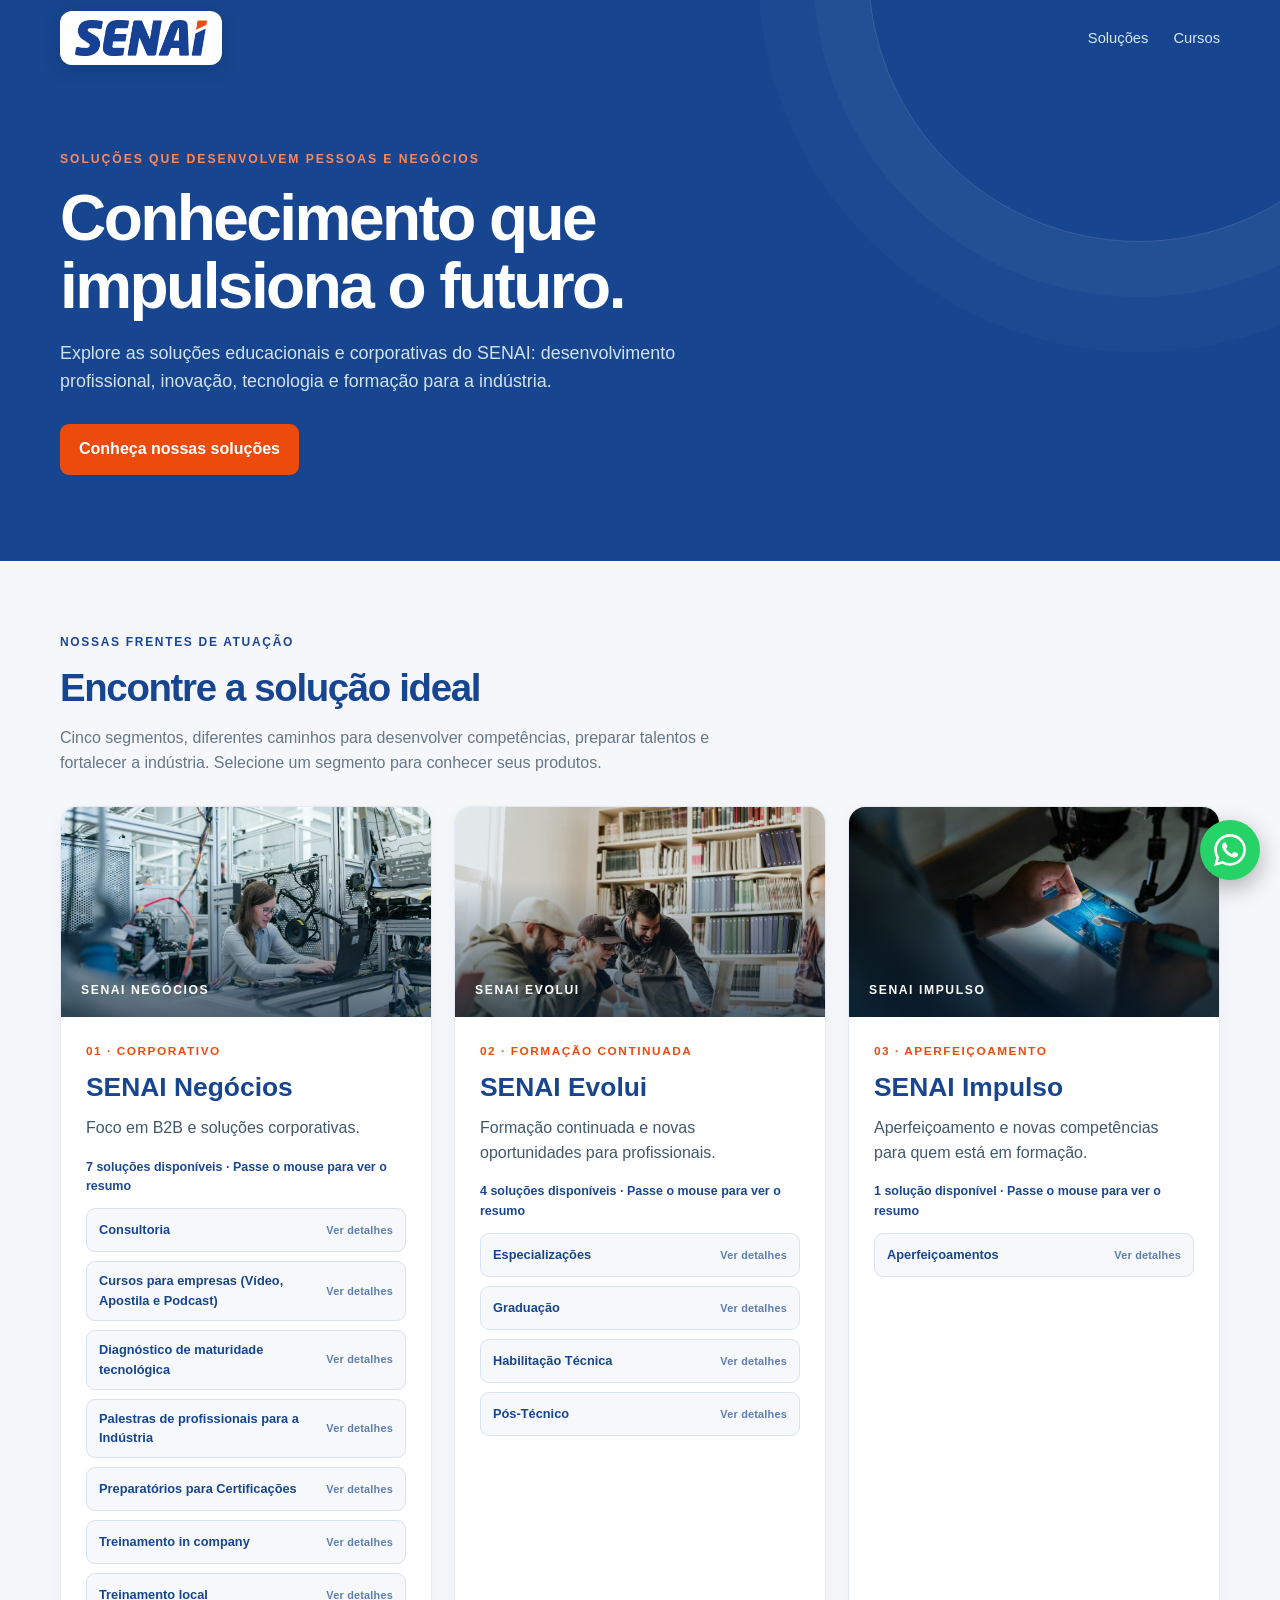
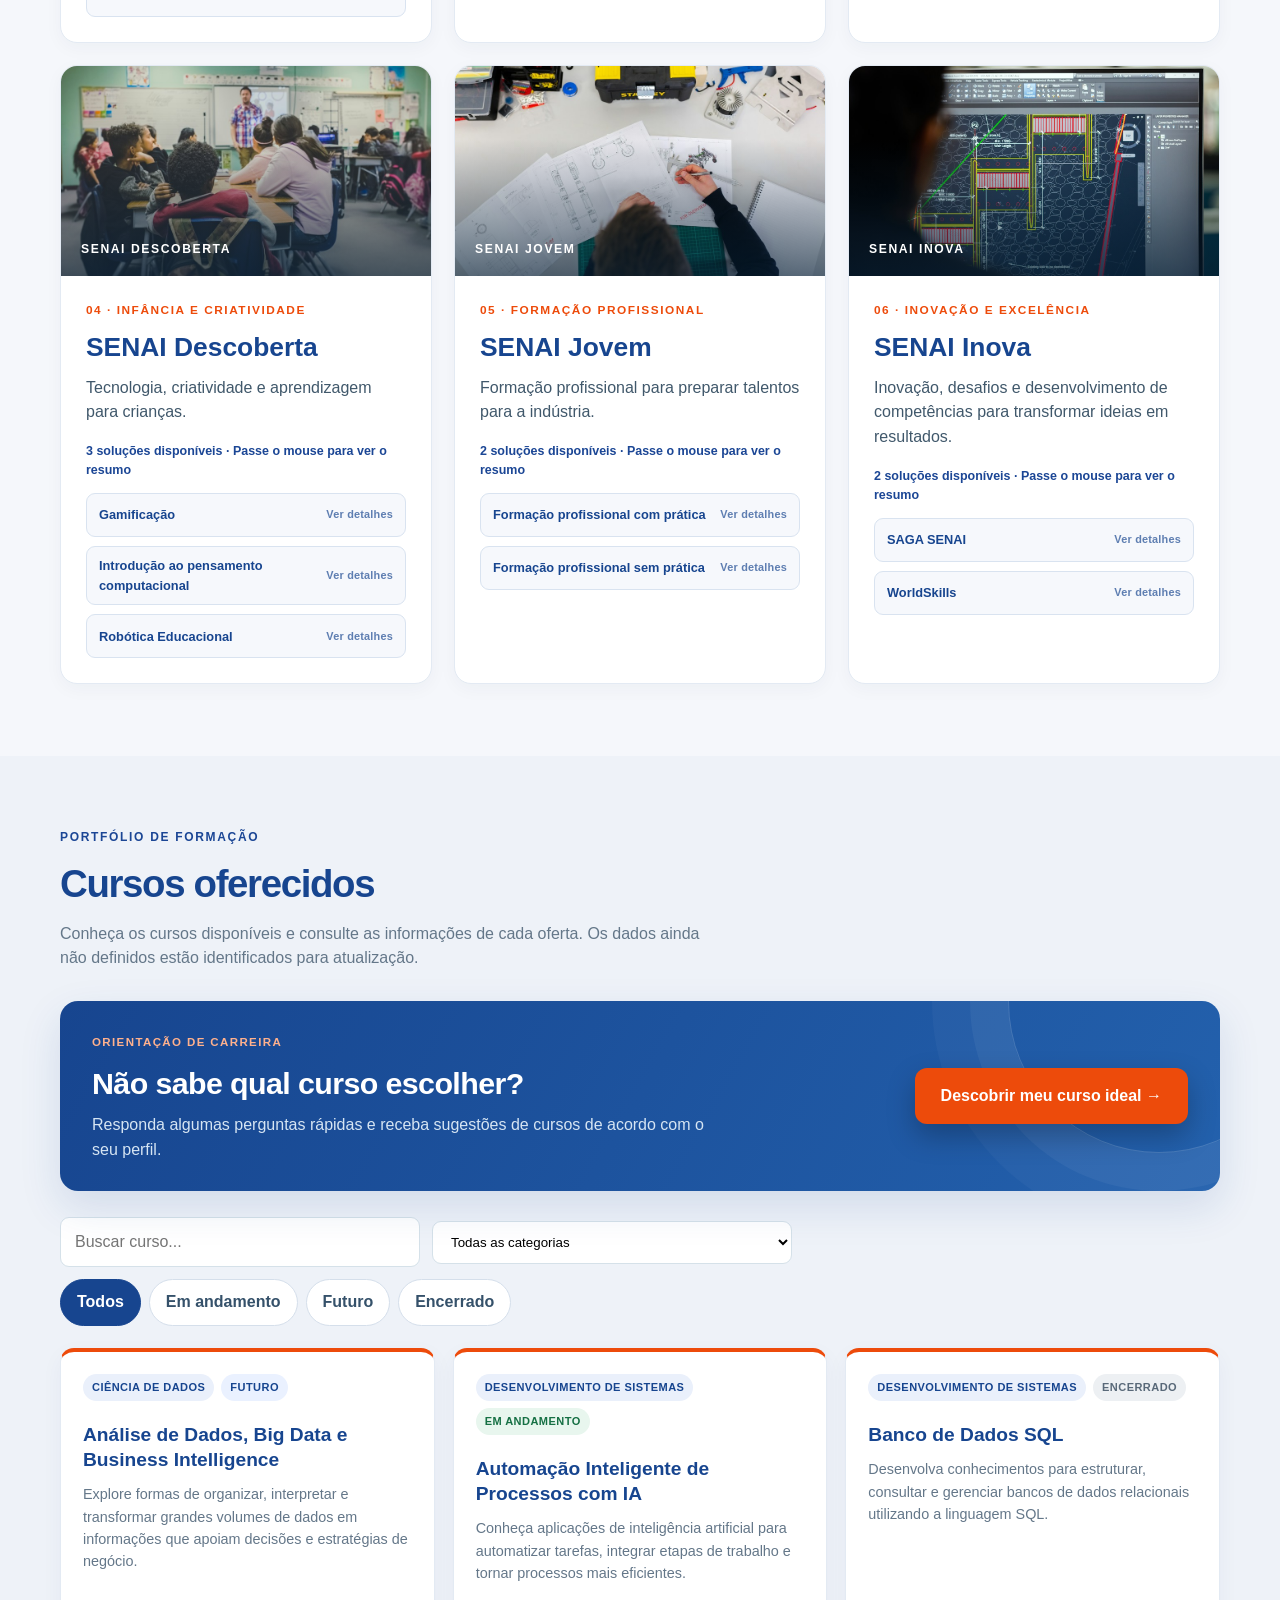
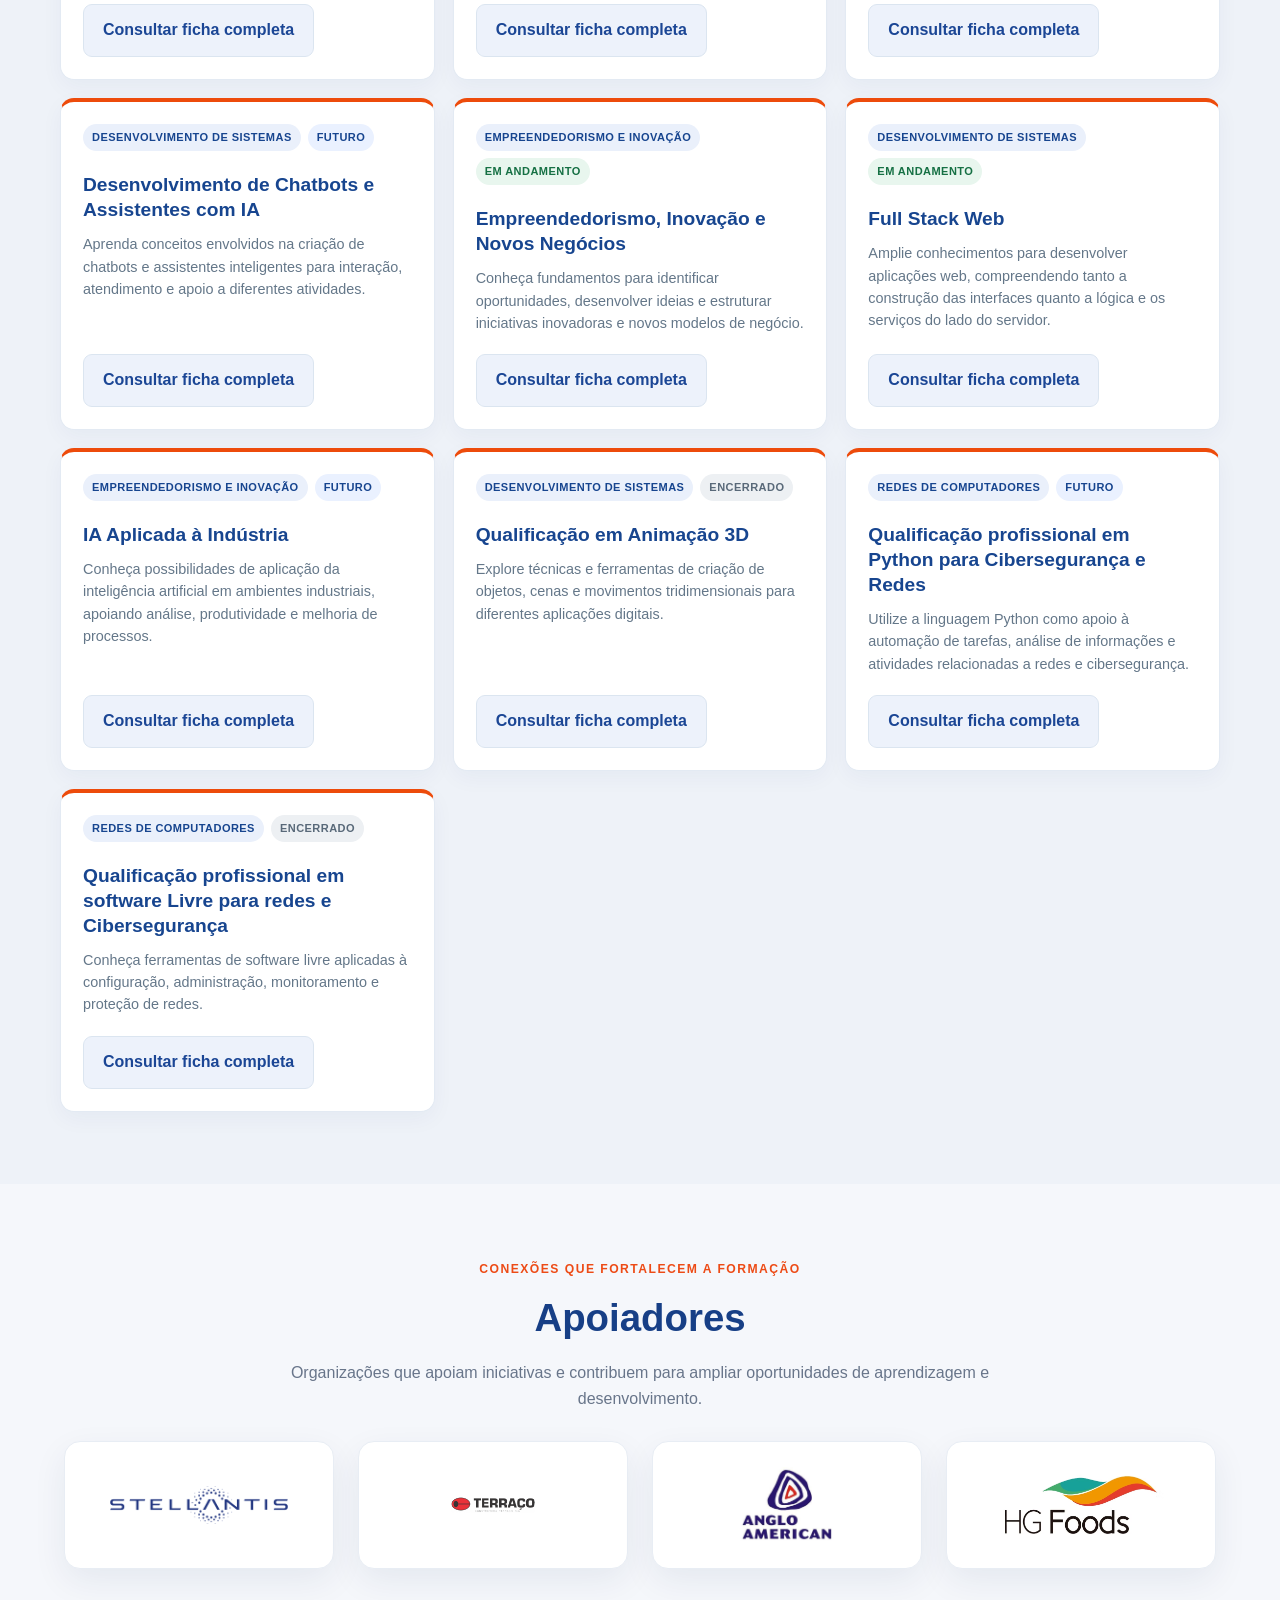
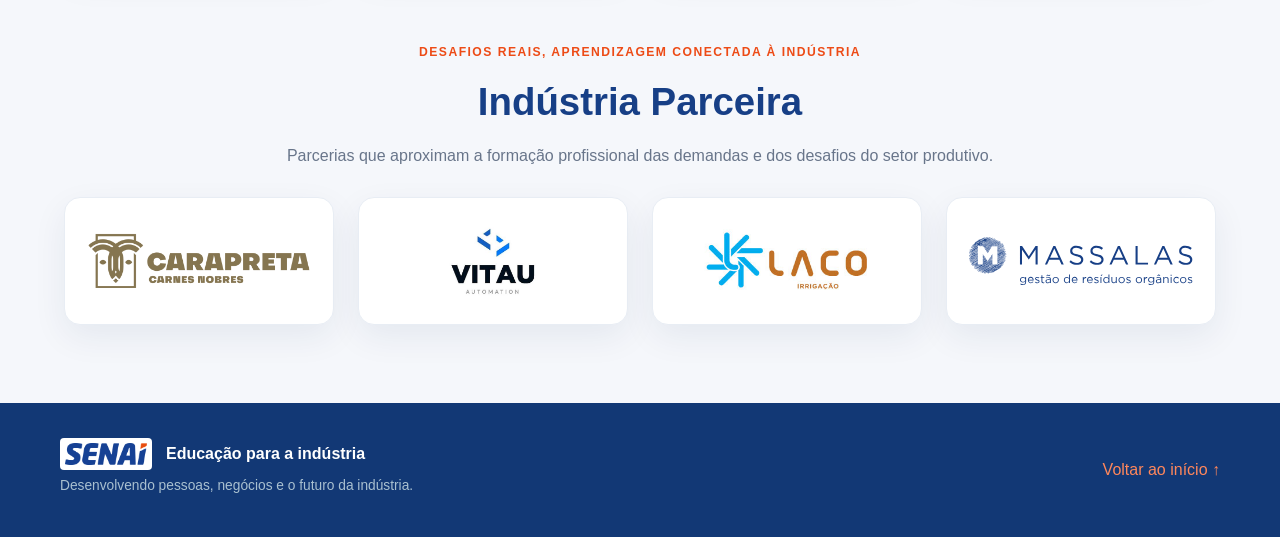
==== commit f961bde6: "Add files via upload" ====
--- a/index.html
+++ b/index.html
@@ -105,12 +105,12 @@
 .partners-section .section-heading h2{margin:0;color:#173f86;font-size:clamp(1.8rem,3vw,2.5rem);font-weight:850}
 .partners-section .section-heading p{color:#68758a;line-height:1.65;margin:12px auto 0}
 .partners-grid{display:grid;gap:24px;align-items:stretch}
-.supporters-grid{grid-template-columns:repeat(2,minmax(0,1fr))}
-.industry-grid{grid-template-columns:minmax(260px,560px);justify-content:center}
-.partner-logo-card{min-height:190px;background:#fff;border:1px solid #e8edf4;border-radius:18px;padding:28px;display:flex;align-items:center;justify-content:center;box-shadow:0 12px 34px rgba(20,48,88,.07)}
-.partner-logo-card img{display:block;max-width:100%;max-height:130px;width:auto;height:auto;object-fit:contain}
+.supporters-grid{grid-template-columns:repeat(4,minmax(0,1fr))}
+.industry-grid{grid-template-columns:repeat(4,minmax(0,1fr))}
+.partner-logo-card{height:128px;background:#fff;border:1px solid #e8edf4;border-radius:16px;padding:16px 22px;display:flex;align-items:center;justify-content:center;box-shadow:0 12px 34px rgba(20,48,88,.07)}
+.partner-logo-card img{display:block;width:100%;height:76px;object-fit:contain}
 .industry-section{margin-top:16px;padding-bottom:78px}
-@media(max-width:640px){.partners-section{margin-top:48px;padding-left:18px;padding-right:18px}.supporters-grid{grid-template-columns:1fr}.partner-logo-card{min-height:150px}.partner-logo-card img{max-height:110px}}
+@media(max-width:640px){.partners-section{margin-top:48px;padding-left:18px;padding-right:18px}.supporters-grid,.industry-grid{grid-template-columns:repeat(2,minmax(0,1fr))}.partners-grid{gap:14px}.partner-logo-card{height:104px;padding:12px 14px}.partner-logo-card img{height:58px}}
 </style>
 
 <section class="partners-section" id="apoiadores">
@@ -122,6 +122,8 @@
   <div class="partners-grid supporters-grid">
     <div class="partner-logo-card"><img src="[data-uri]" alt="Logo Stellantis"></div>
     <div class="partner-logo-card"><img src="[data-uri]" alt="Logo Terraço — Construtora Terraço S/A"></div>
+    <div class="partner-logo-card"><img src="assets/img/apoiadores/anglo-american.png" alt="Logo Anglo American"></div>
+    <div class="partner-logo-card"><img src="assets/img/apoiadores/hg-foods.png" alt="Logo HG Foods"></div>
   </div>
 </section>
 <section class="partners-section industry-section" id="industria-parceira">
@@ -131,7 +133,10 @@
     <p>Parcerias que aproximam a formação profissional das demandas e dos desafios do setor produtivo.</p>
   </div>
   <div class="partners-grid industry-grid">
-    <div class="partner-logo-card"><img src="[data-uri]" alt="Logo Carapreta"></div>
+    <div class="partner-logo-card"><img src="assets/img/parceiros/carapreta.png" alt="Logo Carapreta"></div>
+    <div class="partner-logo-card"><img src="assets/img/parceiros/vitau-automation.png" alt="Logo Vitau Automation"></div>
+    <div class="partner-logo-card"><img src="assets/img/parceiros/laco-irrigacao.png" alt="Logo Laco Irrigação"></div>
+    <div class="partner-logo-card"><img src="assets/img/parceiros/massalas.svg" alt="Logo Massalas"></div>
   </div>
 </section>
 
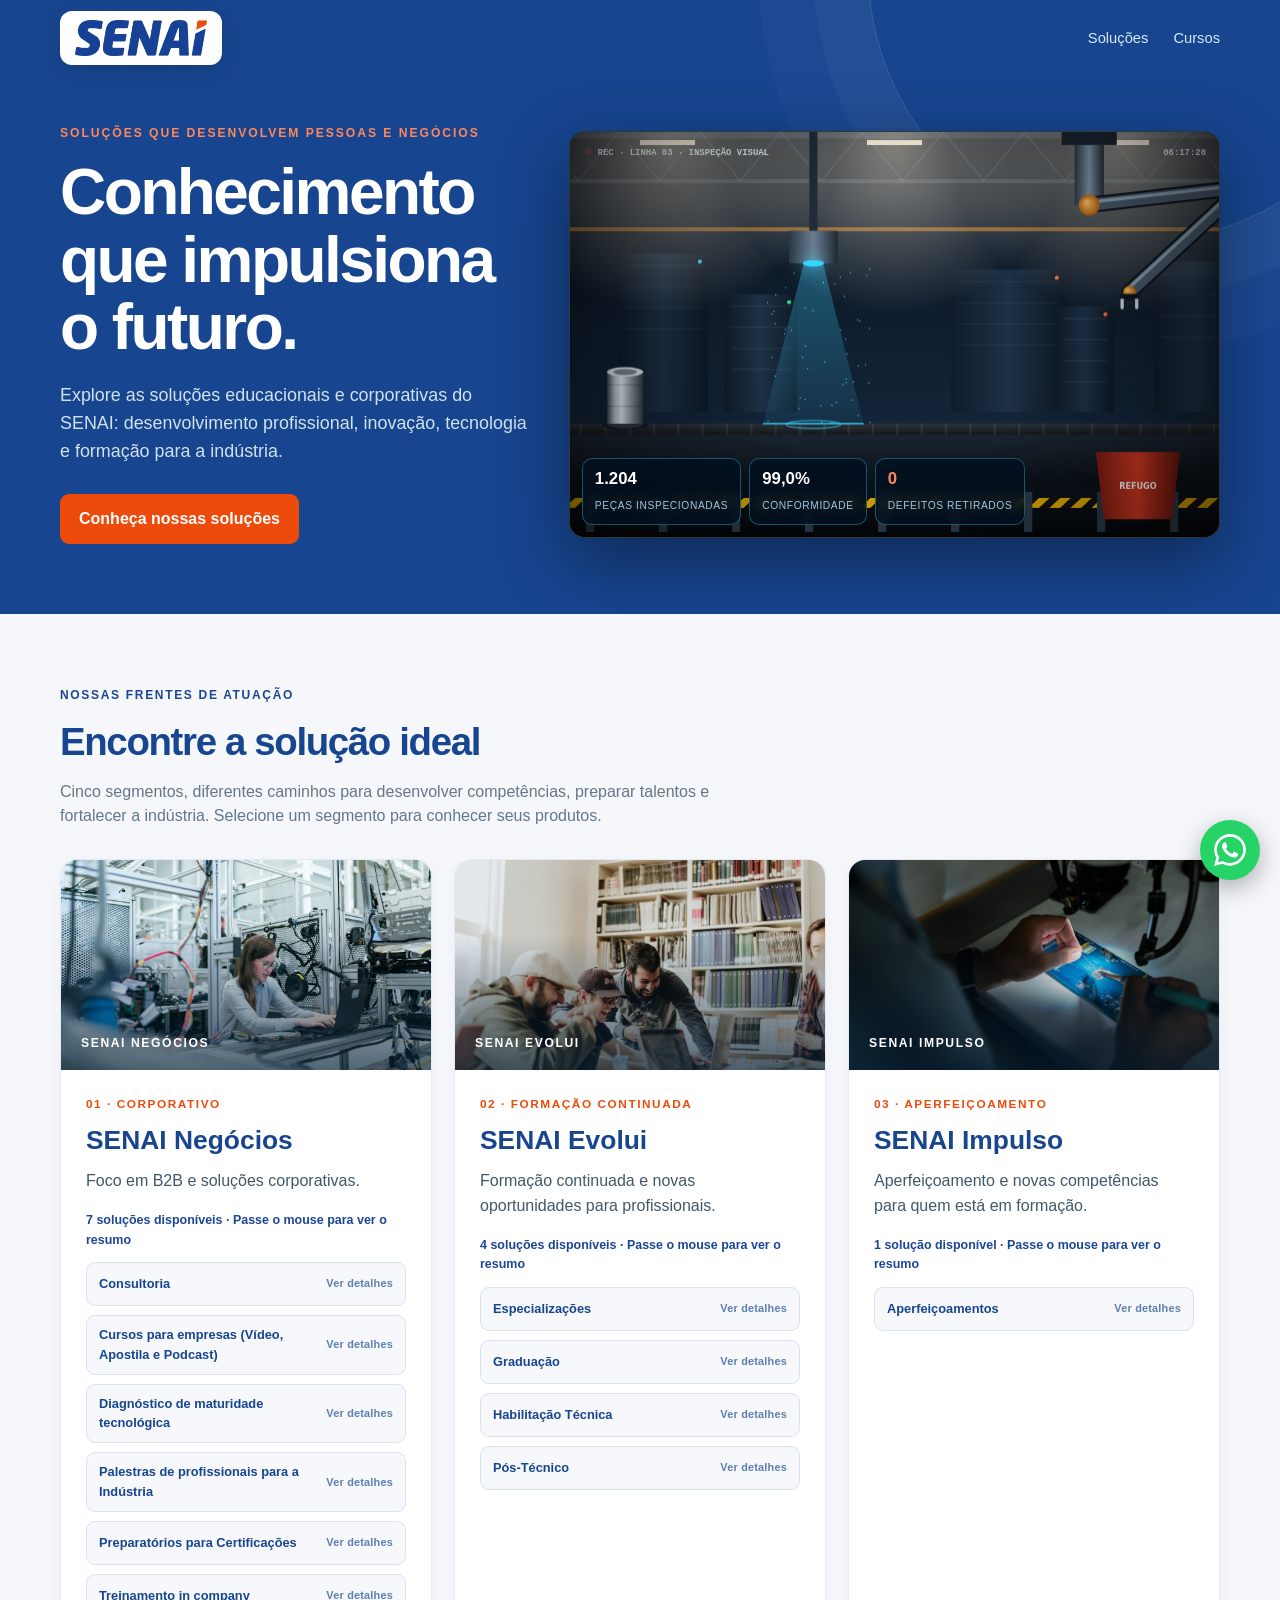
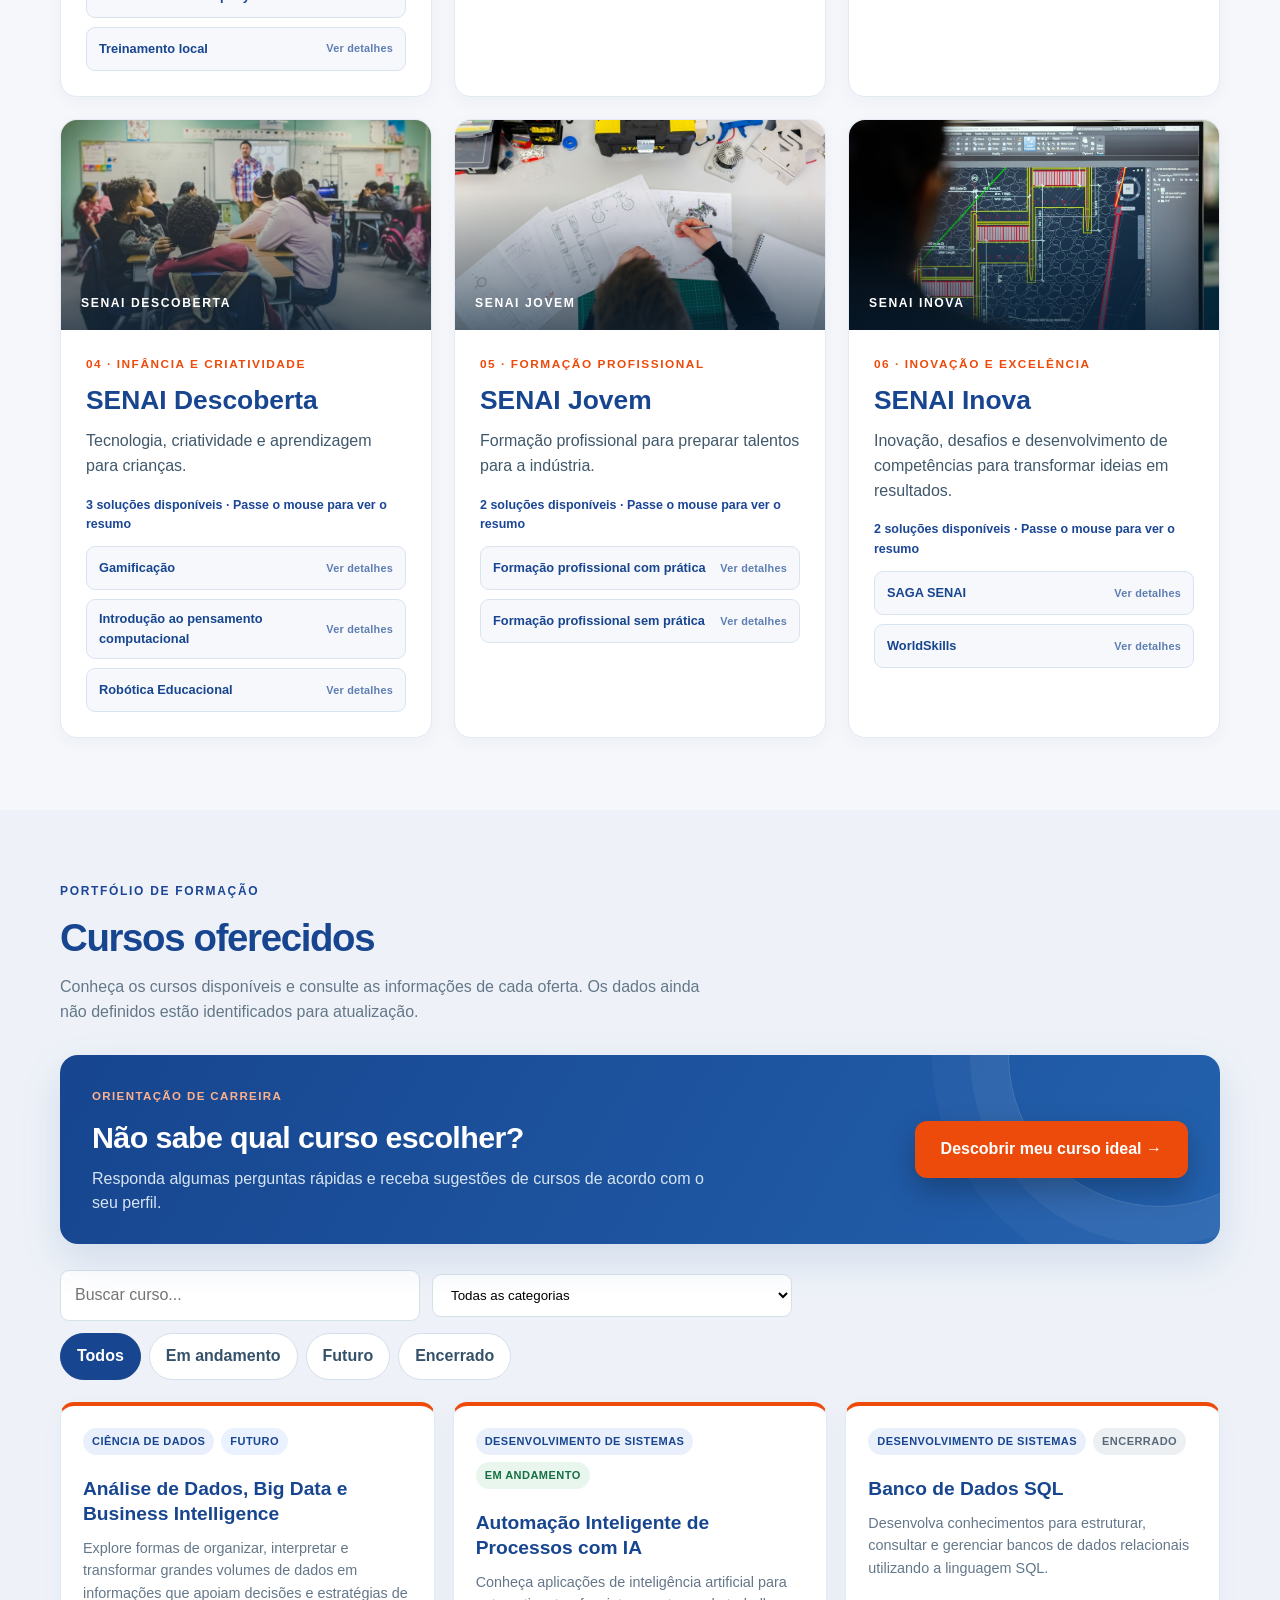
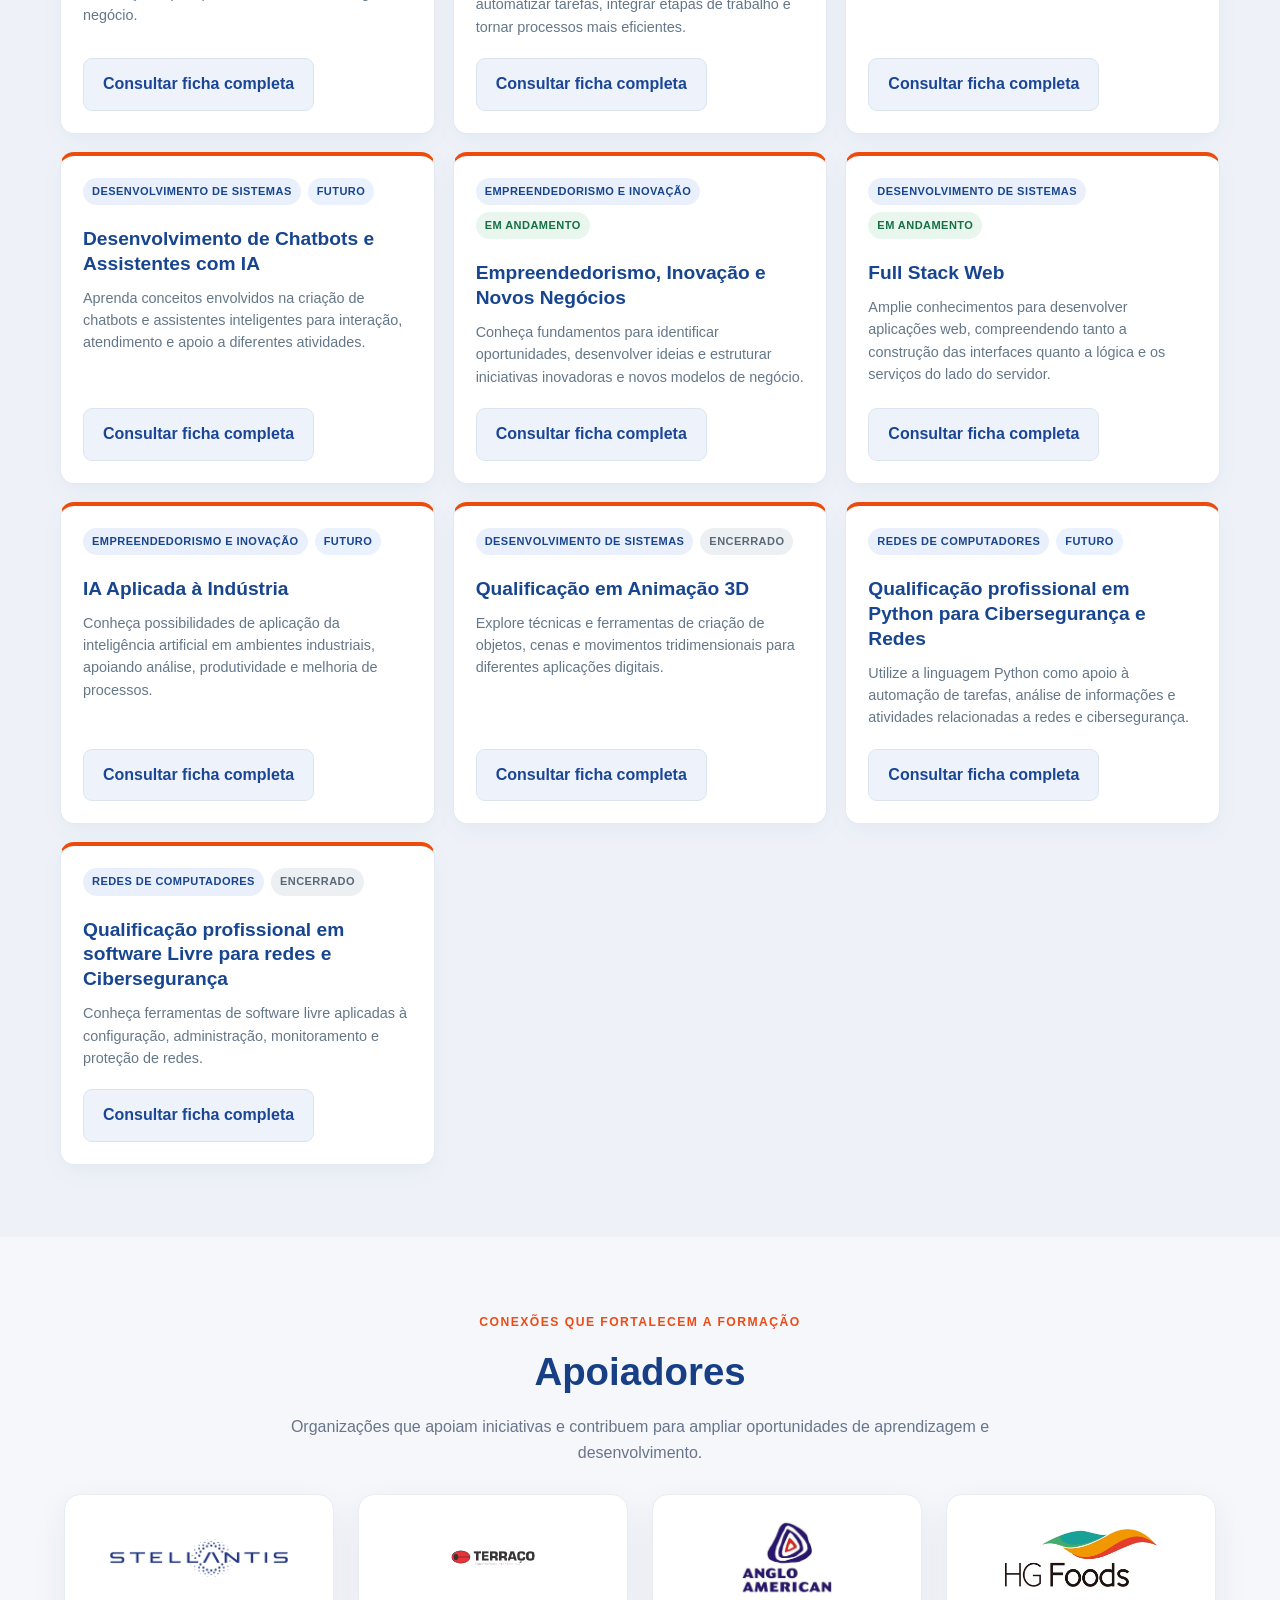
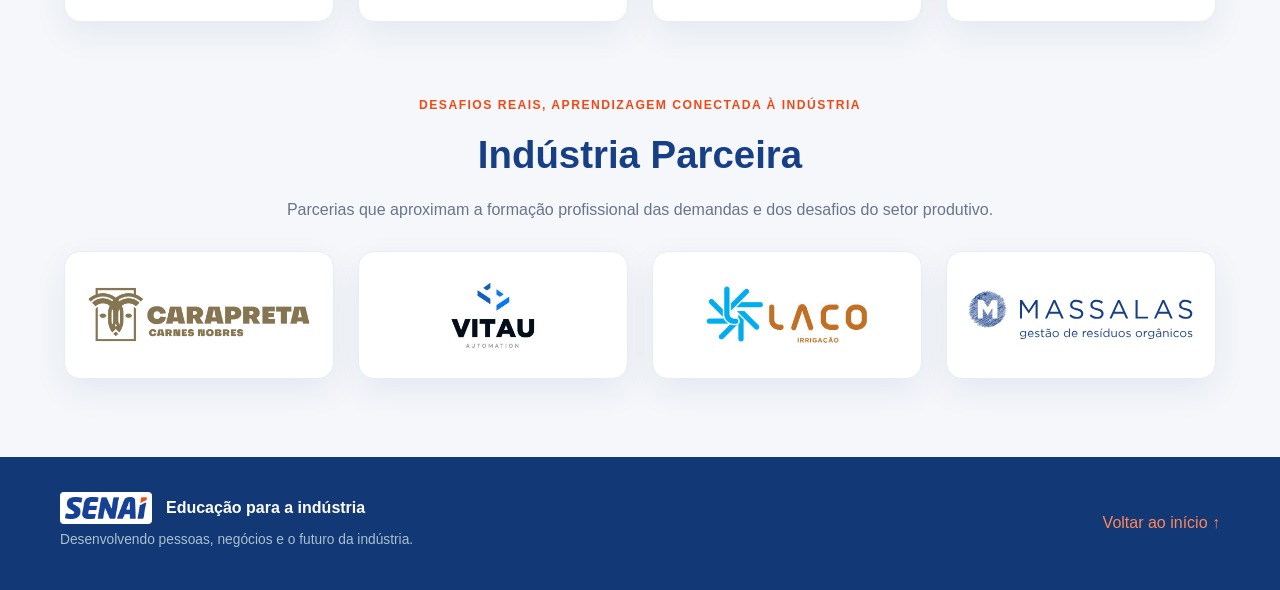
==== commit 5d759996: "Add files via upload" ====
--- a/index.html
+++ b/index.html
@@ -89,9 +89,22 @@
 .orienta-btn:hover{transform:translateY(-3px);filter:brightness(1.07)}
 @media(max-width:760px){.orienta{flex-direction:column;align-items:flex-start;padding:24px}.orienta-btn{width:100%;text-align:center}}
 </style>
+<style>
+/* Hero com animação de visão computacional */
+header .hero{max-width:none;display:grid;grid-template-columns:.9fr 1.25fr;gap:40px;align-items:center;padding:48px 0 70px}
+.hero-cam{position:relative;border-radius:16px;overflow:hidden;border:1px solid #ffffff2e;box-shadow:0 24px 70px #00000066;aspect-ratio:8/5;background:#05090d}
+.hero-cam canvas{display:block;width:100%;height:100%}
+.hero-kpis{position:absolute;left:12px;bottom:12px;display:flex;gap:8px;flex-wrap:wrap}
+.hk{background:#021020c7;backdrop-filter:blur(6px);border:1px solid #38d6ff59;border-radius:10px;padding:7px 12px;min-width:92px}
+.hk b{display:block;font-size:1.05rem;color:#fff;font-variant-numeric:tabular-nums}
+.hk small{font-size:.64rem;letter-spacing:.06em;text-transform:uppercase;color:#9fc4e6}
+.hk.o b{color:#ff875b}
+@media(max-width:900px){header .hero{grid-template-columns:1fr;gap:28px;padding:40px 0 56px}.hero-cam{aspect-ratio:auto;overflow:visible;border:0;box-shadow:none;background:none}.hero-cam canvas{height:auto;aspect-ratio:8/5;border-radius:16px;border:1px solid #ffffff2e;box-shadow:0 24px 70px #00000066;background:#05090d}.hero-kpis{position:static;margin-top:12px}}
+@media(max-width:500px){.hk{padding:5px 8px;min-width:0}.hk b{font-size:.9rem}.hk small{font-size:.56rem}}
+</style>
 </head>
 <body>
-<header id="inicio"><div class="container"><nav class="nav"><div class="brand"><img src="[data-uri]" alt="Logotipo oficial SENAI"></div><div><a href="#solucoes">Soluções</a><a href="#cursos">Cursos</a></div></nav><div class="hero"><div class="eyebrow">Soluções que desenvolvem pessoas e negócios</div><h1>Conhecimento que impulsiona o futuro.</h1><p>Explore as soluções educacionais e corporativas do SENAI: desenvolvimento profissional, inovação, tecnologia e formação para a indústria.</p><a class="btn" href="#solucoes">Conheça nossas soluções</a></div></div></header>
+<header id="inicio"><div class="container"><nav class="nav"><div class="brand"><img src="[data-uri]